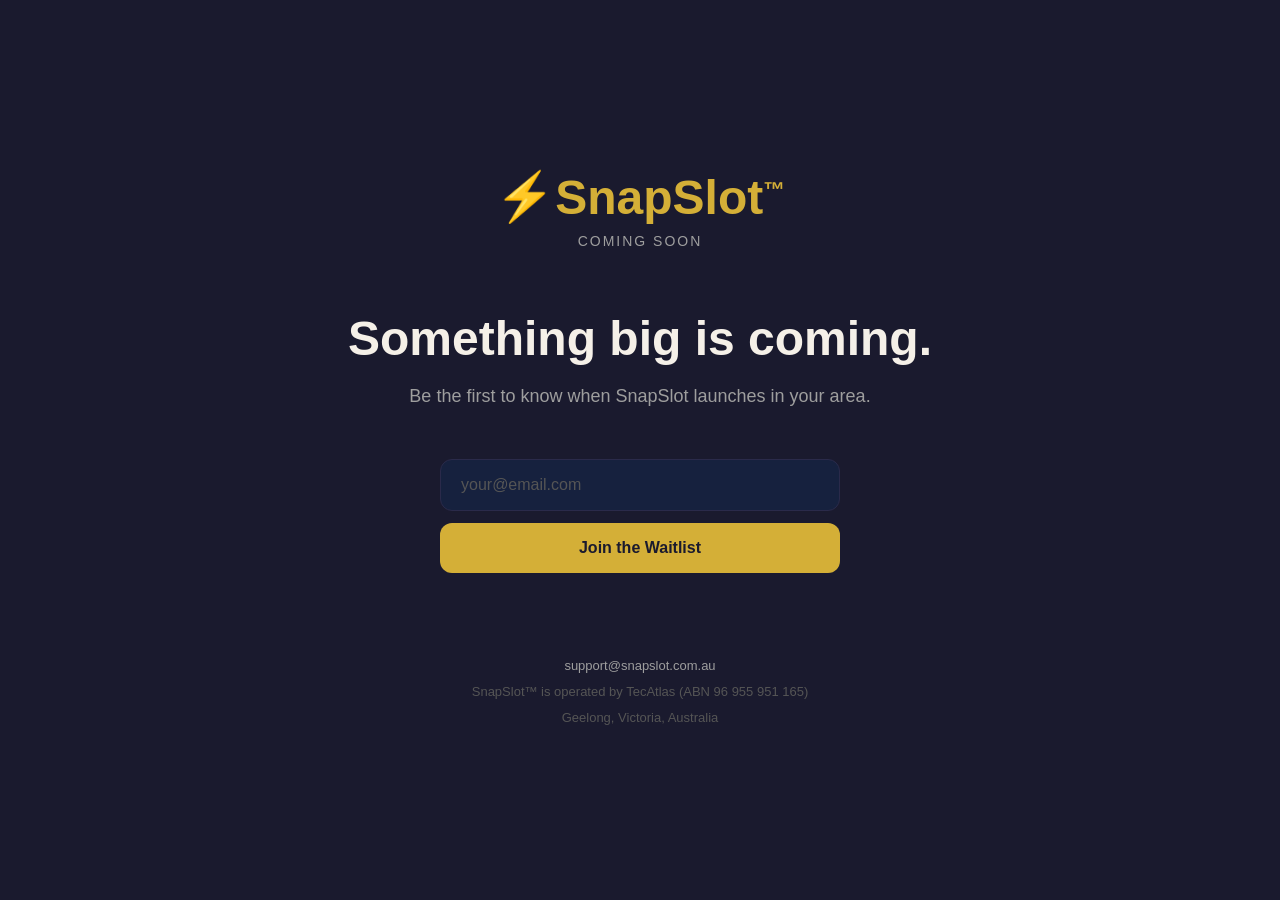
==== index.html @ 8017002e "Logo superscript TM, remove gap, text-align center, h1 font-family inherit Co-Authored-By: Claude So" ====
<!DOCTYPE html>
<html lang="en">
<head>
  <meta charset="UTF-8" />
  <meta name="viewport" content="width=device-width, initial-scale=1.0" />
  <title>SnapSlot™</title>
  <style>
    * { margin: 0; padding: 0; box-sizing: border-box; }
    body {
      background-color: #1A1A2E;
      color: #F5F0E8;
      font-family: -apple-system, BlinkMacSystemFont, 'Segoe UI', sans-serif;
      min-height: 100vh;
      display: flex;
      flex-direction: column;
      align-items: center;
      justify-content: center;
      padding: 40px 24px;
      text-align: center;
    }
    .logo {
      display: flex;
      align-items: center;
      justify-content: center;
      font-size: 48px;
      font-weight: 800;
      color: #D4AF37;
      margin-bottom: 8px;
    }
    .tagline {
      font-size: 14px;
      color: #9E9E9E;
      letter-spacing: 2px;
      text-transform: uppercase;
      margin-bottom: 64px;
    }
    h1 {
      font-family: inherit;
      font-size: 48px;
      font-weight: 800;
      color: #F5F0E8;
      text-align: center;
      line-height: 1.1;
      margin-bottom: 16px;
      max-width: 600px;
    }
    .subtitle {
      font-size: 18px;
      color: #9E9E9E;
      text-align: center;
      max-width: 480px;
      line-height: 1.6;
      margin-bottom: 48px;
    }
    .waitlist {
      display: flex;
      flex-direction: column;
      gap: 12px;
      width: 100%;
      max-width: 400px;
      margin-bottom: 80px;
    }
    .waitlist input {
      background: #16213E;
      border: 1px solid #2A2A4A;
      border-radius: 12px;
      padding: 16px 20px;
      font-size: 16px;
      color: #F5F0E8;
      outline: none;
      width: 100%;
    }
    .waitlist input::placeholder { color: #555; }
    .waitlist input:focus { border-color: #D4AF37; }
    .waitlist button {
      background: #D4AF37;
      color: #1A1A2E;
      border: none;
      border-radius: 12px;
      padding: 16px 20px;
      font-size: 16px;
      font-weight: 700;
      cursor: pointer;
      width: 100%;
      transition: opacity 0.2s;
    }
    .waitlist button:hover { opacity: 0.9; }
    .success {
      display: none;
      color: #4CAF7D;
      font-size: 15px;
      text-align: center;
    }
    footer {
      color: #555;
      font-size: 13px;
      text-align: center;
      line-height: 2;
    }
    footer a { color: #9E9E9E; text-decoration: none; }
    footer a:hover { color: #D4AF37; }
  </style>
</head>
<body>
  <div class="logo">
    <span>⚡</span>
    <span>SnapSlot<span style="font-size: 0.45em; vertical-align: super;">™</span></span>
  </div>
  <div class="tagline">Coming Soon</div>
  <h1>Something big is coming.</h1>
  <p class="subtitle">Be the first to know when SnapSlot launches in your area.</p>
  <div class="waitlist">
    <input type="email" id="email" placeholder="your@email.com" />
    <button onclick="joinWaitlist()">Join the Waitlist</button>
    <p class="success" id="success">You're on the list. We'll be in touch. 👍</p>
  </div>
  <footer>
    <a href="mailto:support@snapslot.com.au">support@snapslot.com.au</a><br />
    SnapSlot™ is operated by TecAtlas (ABN 96 955 951 165)<br />
    Geelong, Victoria, Australia
  </footer>
  <script>
    function joinWaitlist() {
      const email = document.getElementById('email').value;
      if (!email || !email.includes('@')) {
        alert('Please enter a valid email address.');
        return;
      }
      document.getElementById('success').style.display = 'block';
      document.getElementById('email').value = '';
    }
  </script>
</body>
</html>
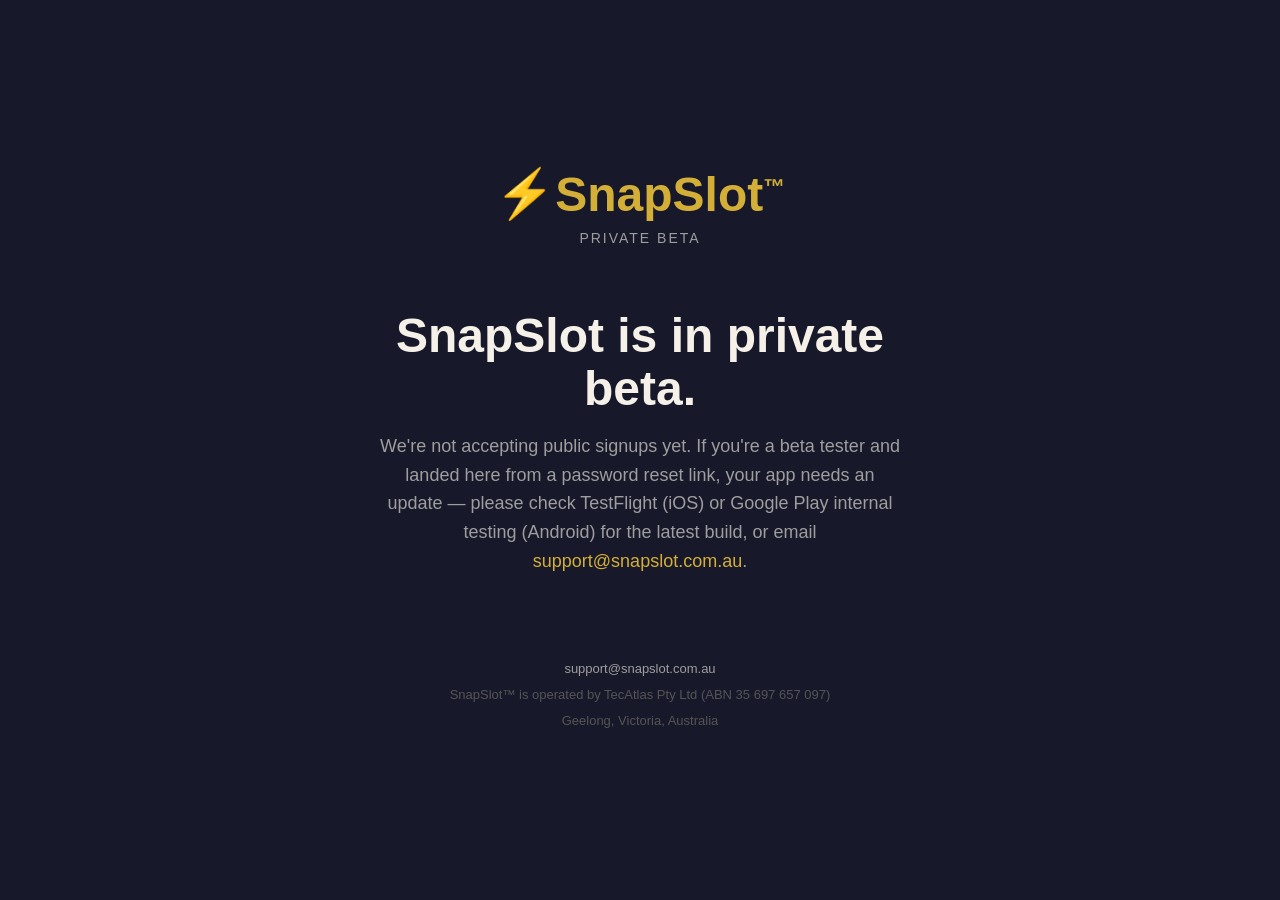
==== commit bbfc6151: "phase W1: rewrite as private beta landing Replaces the pre-pilot "Coming Soon / Join the Waitlist" c" ====
--- a/index.html
+++ b/index.html
@@ -7,7 +7,7 @@
   <style>
     * { margin: 0; padding: 0; box-sizing: border-box; }
     body {
-      background-color: #1A1A2E;
+      background-color: #17182A;
       color: #F5F0E8;
       font-family: -apple-system, BlinkMacSystemFont, 'Segoe UI', sans-serif;
       min-height: 100vh;
@@ -48,49 +48,12 @@
       font-size: 18px;
       color: #9E9E9E;
       text-align: center;
-      max-width: 480px;
+      max-width: 520px;
       line-height: 1.6;
-      margin-bottom: 48px;
-    }
-    .waitlist {
-      display: flex;
-      flex-direction: column;
-      gap: 12px;
-      width: 100%;
-      max-width: 400px;
       margin-bottom: 80px;
     }
-    .waitlist input {
-      background: #16213E;
-      border: 1px solid #2A2A4A;
-      border-radius: 12px;
-      padding: 16px 20px;
-      font-size: 16px;
-      color: #F5F0E8;
-      outline: none;
-      width: 100%;
-    }
-    .waitlist input::placeholder { color: #555; }
-    .waitlist input:focus { border-color: #D4AF37; }
-    .waitlist button {
-      background: #D4AF37;
-      color: #1A1A2E;
-      border: none;
-      border-radius: 12px;
-      padding: 16px 20px;
-      font-size: 16px;
-      font-weight: 700;
-      cursor: pointer;
-      width: 100%;
-      transition: opacity 0.2s;
-    }
-    .waitlist button:hover { opacity: 0.9; }
-    .success {
-      display: none;
-      color: #4CAF7D;
-      font-size: 15px;
-      text-align: center;
-    }
+    .subtitle a { color: #D4AF37; text-decoration: none; }
+    .subtitle a:hover { text-decoration: underline; }
     footer {
       color: #555;
       font-size: 13px;
@@ -106,29 +69,13 @@
     <span>⚡</span>
     <span>SnapSlot<span style="font-size: 0.45em; vertical-align: super;">™</span></span>
   </div>
-  <div class="tagline">Coming Soon</div>
-  <h1>Something big is coming.</h1>
-  <p class="subtitle">Be the first to know when SnapSlot launches in your area.</p>
-  <div class="waitlist">
-    <input type="email" id="email" placeholder="your@email.com" />
-    <button onclick="joinWaitlist()">Join the Waitlist</button>
-    <p class="success" id="success">You're on the list. We'll be in touch. 👍</p>
-  </div>
+  <div class="tagline">Private Beta</div>
+  <h1>SnapSlot is in private beta.</h1>
+  <p class="subtitle">We're not accepting public signups yet. If you're a beta tester and landed here from a password reset link, your app needs an update — please check TestFlight (iOS) or Google Play internal testing (Android) for the latest build, or email <a href="mailto:support@snapslot.com.au">support@snapslot.com.au</a>.</p>
   <footer>
     <a href="mailto:support@snapslot.com.au">support@snapslot.com.au</a><br />
-    SnapSlot™ is operated by TecAtlas (ABN 96 955 951 165)<br />
+    SnapSlot™ is operated by TecAtlas Pty Ltd (ABN 35 697 657 097)<br />
     Geelong, Victoria, Australia
   </footer>
-  <script>
-    function joinWaitlist() {
-      const email = document.getElementById('email').value;
-      if (!email || !email.includes('@')) {
-        alert('Please enter a valid email address.');
-        return;
-      }
-      document.getElementById('success').style.display = 'block';
-      document.getElementById('email').value = '';
-    }
-  </script>
 </body>
 </html>
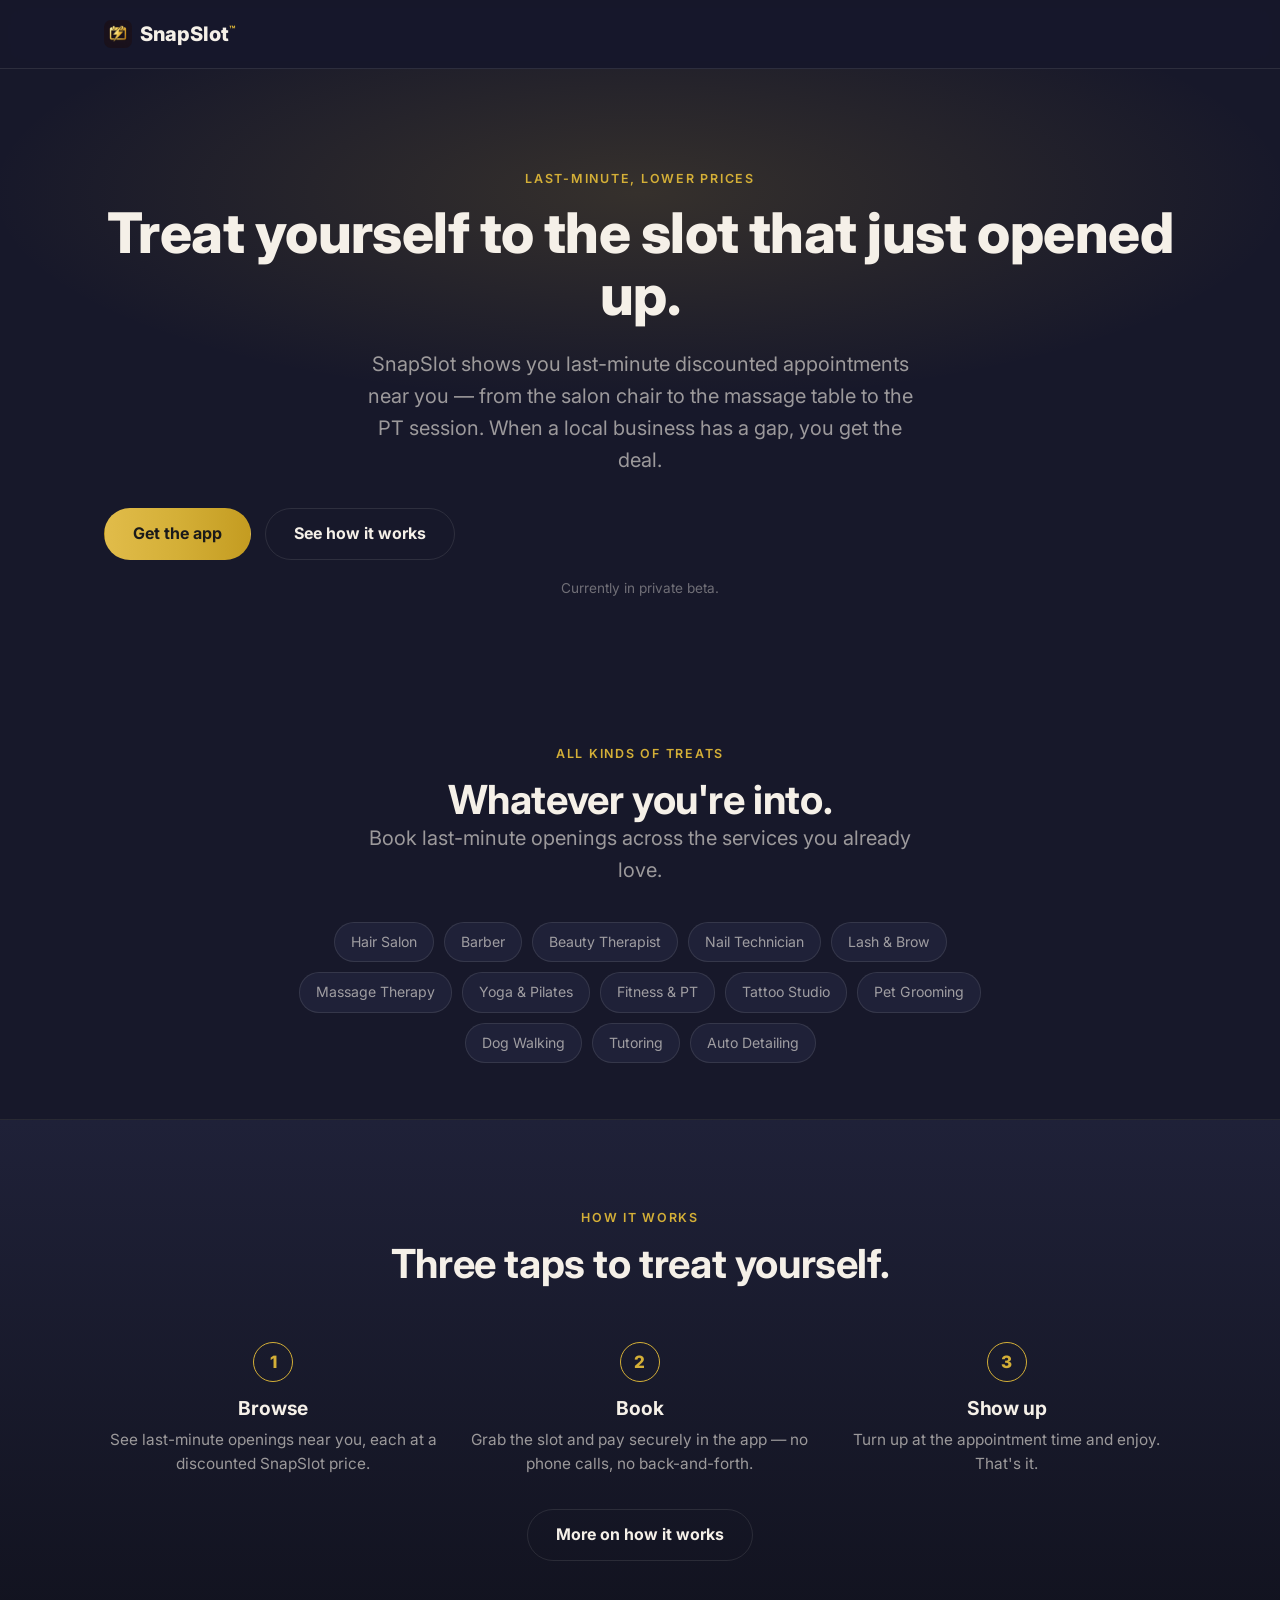
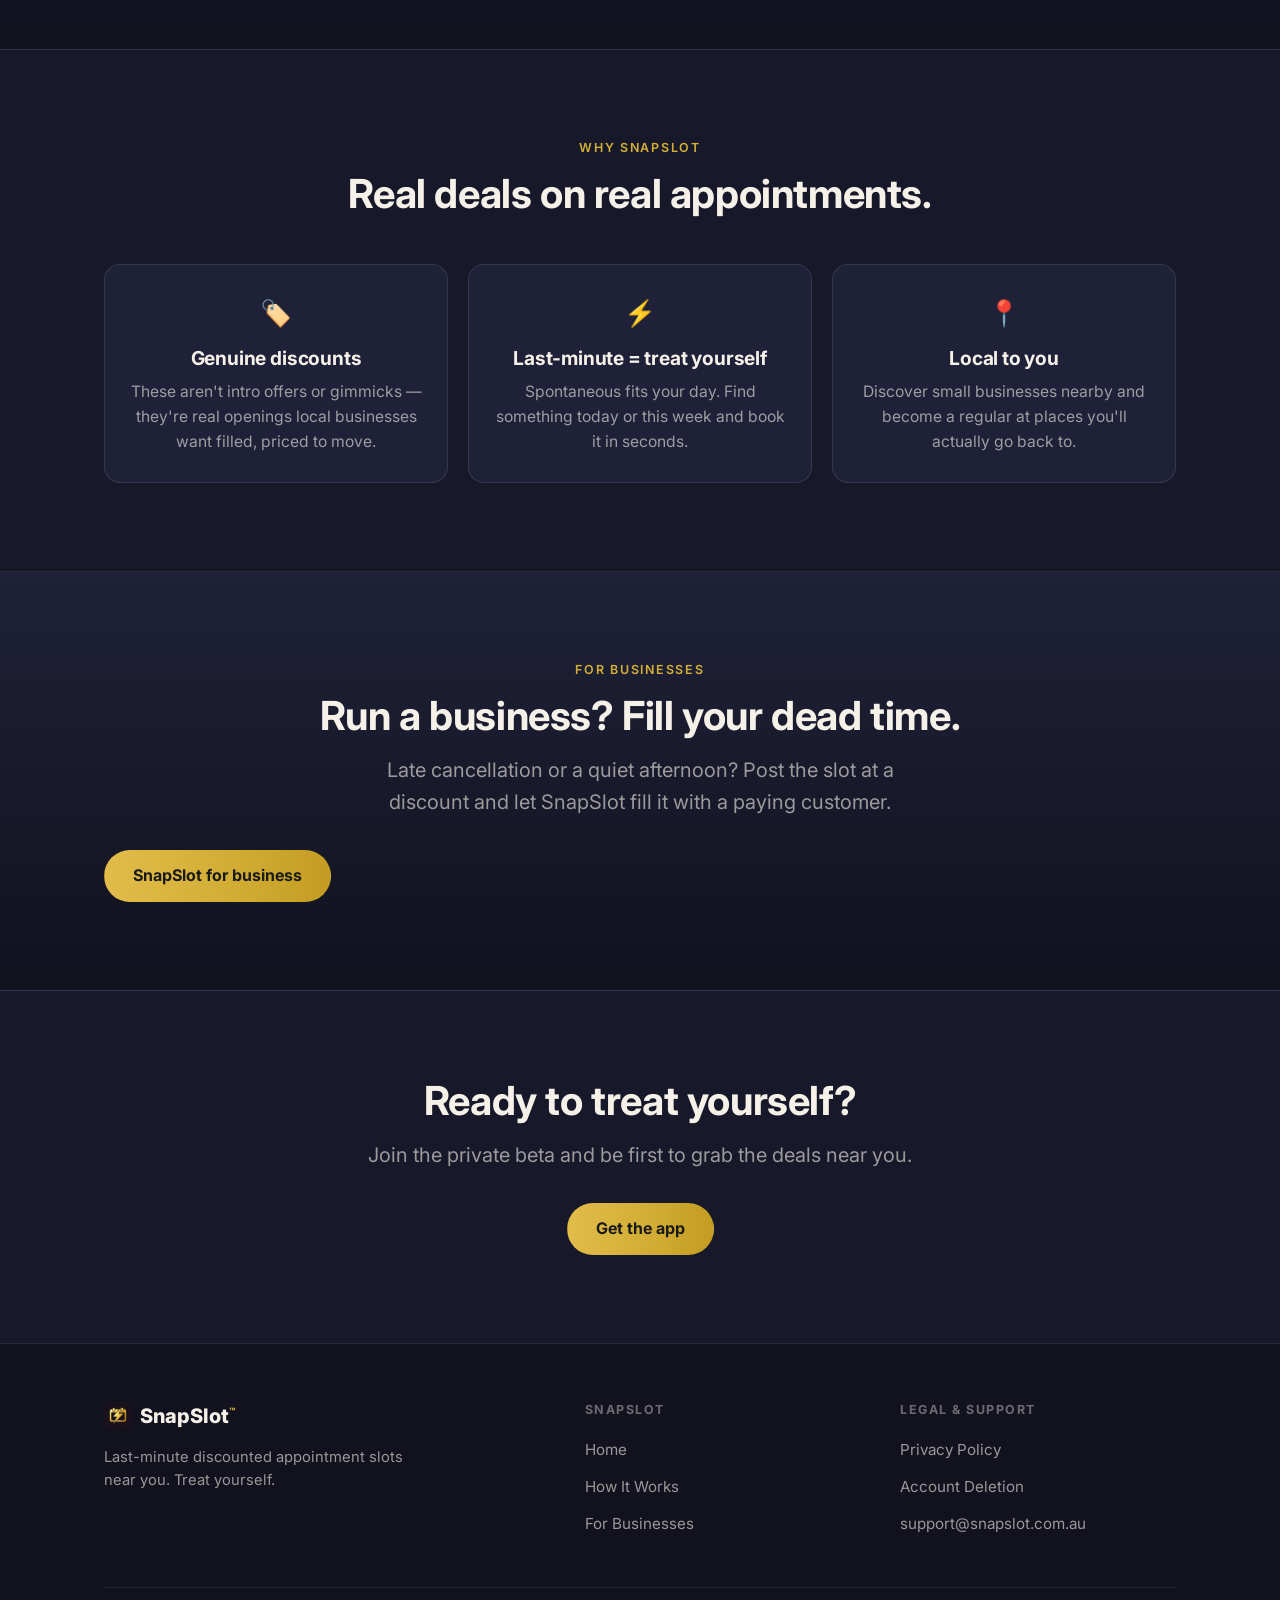
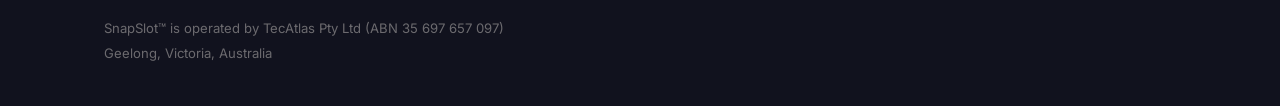
==== commit 3a6a3443: "Build out marketing site (home, how-it-works, for-businesses) + Stripe return bounce page + cleanUrl" ====
--- a/index.html
+++ b/index.html
@@ -1,81 +1,207 @@
 <!DOCTYPE html>
-<html lang="en">
+<html lang="en-AU">
 <head>
   <meta charset="UTF-8" />
   <meta name="viewport" content="width=device-width, initial-scale=1.0" />
-  <title>SnapSlot™</title>
-  <style>
-    * { margin: 0; padding: 0; box-sizing: border-box; }
-    body {
-      background-color: #17182A;
-      color: #F5F0E8;
-      font-family: -apple-system, BlinkMacSystemFont, 'Segoe UI', sans-serif;
-      min-height: 100vh;
-      display: flex;
-      flex-direction: column;
-      align-items: center;
-      justify-content: center;
-      padding: 40px 24px;
-      text-align: center;
-    }
-    .logo {
-      display: flex;
-      align-items: center;
-      justify-content: center;
-      font-size: 48px;
-      font-weight: 800;
-      color: #D4AF37;
-      margin-bottom: 8px;
-    }
-    .tagline {
-      font-size: 14px;
-      color: #9E9E9E;
-      letter-spacing: 2px;
-      text-transform: uppercase;
-      margin-bottom: 64px;
-    }
-    h1 {
-      font-family: inherit;
-      font-size: 48px;
-      font-weight: 800;
-      color: #F5F0E8;
-      text-align: center;
-      line-height: 1.1;
-      margin-bottom: 16px;
-      max-width: 600px;
-    }
-    .subtitle {
-      font-size: 18px;
-      color: #9E9E9E;
-      text-align: center;
-      max-width: 520px;
-      line-height: 1.6;
-      margin-bottom: 80px;
-    }
-    .subtitle a { color: #D4AF37; text-decoration: none; }
-    .subtitle a:hover { text-decoration: underline; }
-    footer {
-      color: #555;
-      font-size: 13px;
-      text-align: center;
-      line-height: 2;
-    }
-    footer a { color: #9E9E9E; text-decoration: none; }
-    footer a:hover { color: #D4AF37; }
-  </style>
+  <title>SnapSlot™ — Last-minute discounted appointment slots near you</title>
+  <meta name="description" content="SnapSlot is the app for last-minute, discounted appointment slots near you. Treat yourself to a chair, table or session that just opened up — at a lower price." />
+  <link rel="canonical" href="https://snapslot.com.au/" />
+
+  <!-- Open Graph / Twitter -->
+  <meta property="og:type" content="website" />
+  <meta property="og:site_name" content="SnapSlot" />
+  <meta property="og:title" content="SnapSlot™ — Last-minute discounted appointment slots" />
+  <meta property="og:description" content="Treat yourself to last-minute, discounted appointment slots near you." />
+  <meta property="og:url" content="https://snapslot.com.au/" />
+  <meta property="og:image" content="https://snapslot.com.au/assets/logo-icon.png" />
+  <meta name="twitter:card" content="summary_large_image" />
+  <meta name="twitter:title" content="SnapSlot™ — Last-minute discounted appointment slots" />
+  <meta name="twitter:description" content="Treat yourself to last-minute, discounted appointment slots near you." />
+  <meta name="twitter:image" content="https://snapslot.com.au/assets/logo-icon.png" />
+
+  <link rel="icon" type="image/png" href="/assets/logo-icon.png" />
+  <link rel="apple-touch-icon" href="/assets/logo-icon.png" />
+
+  <link rel="preconnect" href="https://fonts.googleapis.com" />
+  <link rel="preconnect" href="https://fonts.gstatic.com" crossorigin />
+  <link href="https://fonts.googleapis.com/css2?family=Inter:wght@400;500;600;700;800&display=swap" rel="stylesheet" />
+  <link rel="stylesheet" href="/styles.css" />
 </head>
 <body>
-  <div class="logo">
-    <span>⚡</span>
-    <span>SnapSlot<span style="font-size: 0.45em; vertical-align: super;">™</span></span>
-  </div>
-  <div class="tagline">Private Beta</div>
-  <h1>SnapSlot is in private beta.</h1>
-  <p class="subtitle">We're not accepting public signups yet. If you're a beta tester and landed here from a password reset link, your app needs an update — please check TestFlight (iOS) or Google Play internal testing (Android) for the latest build, or email <a href="mailto:support@snapslot.com.au">support@snapslot.com.au</a>.</p>
-  <footer>
-    <a href="mailto:support@snapslot.com.au">support@snapslot.com.au</a><br />
-    SnapSlot™ is operated by TecAtlas Pty Ltd (ABN 35 697 657 097)<br />
-    Geelong, Victoria, Australia
+
+  <!-- ===== Header ===== -->
+  <header class="site-header">
+    <div class="container nav">
+      <a class="brand" href="/">
+        <img src="/assets/logo-icon.png" alt="SnapSlot logo" />
+        <span>SnapSlot<sup>™</sup></span>
+      </a>
+      <details class="nav-menu">
+        <summary class="nav-toggle" aria-label="Open menu">☰</summary>
+        <nav class="nav-links">
+          <a href="/">Home</a>
+          <a href="/how-it-works">How It Works</a>
+          <a href="/for-businesses">For Businesses</a>
+          <a class="btn btn-gold" href="mailto:support@snapslot.com.au?subject=Join%20the%20SnapSlot%20beta">Get the app</a>
+        </nav>
+      </details>
+    </div>
+  </header>
+
+  <main>
+    <!-- ===== Hero ===== -->
+    <section class="hero">
+      <div class="container">
+        <p class="eyebrow">Last-minute, lower prices</p>
+        <h1>Treat yourself to the slot that just opened up.</h1>
+        <p class="lead">SnapSlot shows you last-minute discounted appointments near you — from the salon chair to the massage table to the PT session. When a local business has a gap, you get the deal.</p>
+        <div class="btn-row">
+          <a class="btn btn-gold" href="mailto:support@snapslot.com.au?subject=Join%20the%20SnapSlot%20beta">Get the app</a>
+          <a class="btn btn-ghost" href="/how-it-works">See how it works</a>
+        </div>
+        <p class="note">Currently in private beta.</p>
+      </div>
+    </section>
+
+    <!-- ===== Categories ===== -->
+    <section class="section-tight center">
+      <div class="container">
+        <p class="eyebrow">All kinds of treats</p>
+        <h2>Whatever you're into.</h2>
+        <p class="lead">Book last-minute openings across the services you already love.</p>
+        <div class="chips" style="margin-top: 36px;">
+          <span class="chip">Hair Salon</span>
+          <span class="chip">Barber</span>
+          <span class="chip">Beauty Therapist</span>
+          <span class="chip">Nail Technician</span>
+          <span class="chip">Lash &amp; Brow</span>
+          <span class="chip">Massage Therapy</span>
+          <span class="chip">Yoga &amp; Pilates</span>
+          <span class="chip">Fitness &amp; PT</span>
+          <span class="chip">Tattoo Studio</span>
+          <span class="chip">Pet Grooming</span>
+          <span class="chip">Dog Walking</span>
+          <span class="chip">Tutoring</span>
+          <span class="chip">Auto Detailing</span>
+        </div>
+      </div>
+    </section>
+
+    <!-- ===== How it works (condensed) ===== -->
+    <section class="section band center">
+      <div class="container">
+        <div class="section-head">
+          <p class="eyebrow">How it works</p>
+          <h2>Three taps to treat yourself.</h2>
+        </div>
+        <div class="steps">
+          <div class="step">
+            <span class="step-num">1</span>
+            <h3>Browse</h3>
+            <p>See last-minute openings near you, each at a discounted SnapSlot price.</p>
+          </div>
+          <div class="step">
+            <span class="step-num">2</span>
+            <h3>Book</h3>
+            <p>Grab the slot and pay securely in the app — no phone calls, no back-and-forth.</p>
+          </div>
+          <div class="step">
+            <span class="step-num">3</span>
+            <h3>Show up</h3>
+            <p>Turn up at the appointment time and enjoy. That's it.</p>
+          </div>
+        </div>
+        <div class="btn-row">
+          <a class="btn btn-ghost" href="/how-it-works">More on how it works</a>
+        </div>
+      </div>
+    </section>
+
+    <!-- ===== Value props ===== -->
+    <section class="section center">
+      <div class="container">
+        <div class="section-head">
+          <p class="eyebrow">Why SnapSlot</p>
+          <h2>Real deals on real appointments.</h2>
+        </div>
+        <div class="grid">
+          <div class="card">
+            <span class="card-icon">🏷️</span>
+            <h3>Genuine discounts</h3>
+            <p>These aren't intro offers or gimmicks — they're real openings local businesses want filled, priced to move.</p>
+          </div>
+          <div class="card">
+            <span class="card-icon">⚡</span>
+            <h3>Last-minute = treat yourself</h3>
+            <p>Spontaneous fits your day. Find something today or this week and book it in seconds.</p>
+          </div>
+          <div class="card">
+            <span class="card-icon">📍</span>
+            <h3>Local to you</h3>
+            <p>Discover small businesses nearby and become a regular at places you'll actually go back to.</p>
+          </div>
+        </div>
+      </div>
+    </section>
+
+    <!-- ===== For Businesses teaser ===== -->
+    <section class="section band band-cta">
+      <div class="container">
+        <p class="eyebrow">For Businesses</p>
+        <h2>Run a business? Fill your dead time.</h2>
+        <p class="lead" style="margin: 16px auto 0;">Late cancellation or a quiet afternoon? Post the slot at a discount and let SnapSlot fill it with a paying customer.</p>
+        <div class="btn-row">
+          <a class="btn btn-gold" href="/for-businesses">SnapSlot for business</a>
+        </div>
+      </div>
+    </section>
+
+    <!-- ===== Final CTA ===== -->
+    <section class="section center">
+      <div class="container">
+        <h2>Ready to treat yourself?</h2>
+        <p class="lead" style="margin: 16px auto 0;">Join the private beta and be first to grab the deals near you.</p>
+        <div class="btn-row">
+          <a class="btn btn-gold" href="mailto:support@snapslot.com.au?subject=Join%20the%20SnapSlot%20beta">Get the app</a>
+        </div>
+      </div>
+    </section>
+  </main>
+
+  <!-- ===== Footer ===== -->
+  <footer class="site-footer">
+    <div class="container">
+      <div class="footer-grid">
+        <div class="footer-brand">
+          <a class="brand" href="/">
+            <img src="/assets/logo-icon.png" alt="SnapSlot logo" />
+            <span>SnapSlot<sup>™</sup></span>
+          </a>
+          <p>Last-minute discounted appointment slots near you. Treat yourself.</p>
+        </div>
+        <div class="footer-col">
+          <h4>SnapSlot</h4>
+          <ul>
+            <li><a href="/">Home</a></li>
+            <li><a href="/how-it-works">How It Works</a></li>
+            <li><a href="/for-businesses">For Businesses</a></li>
+          </ul>
+        </div>
+        <div class="footer-col">
+          <h4>Legal &amp; Support</h4>
+          <ul>
+            <li><a href="https://tecatlas-au.github.io/snapslot-legal/privacy-policy.html" target="_blank" rel="noopener">Privacy Policy</a></li>
+            <li><a href="https://tecatlas-au.github.io/snapslot-legal/account-deletion.html" target="_blank" rel="noopener">Account Deletion</a></li>
+            <li><a href="mailto:support@snapslot.com.au">support@snapslot.com.au</a></li>
+          </ul>
+        </div>
+      </div>
+      <div class="footer-legal">
+        SnapSlot™ is operated by TecAtlas Pty Ltd (ABN 35 697 657 097)<br />
+        Geelong, Victoria, Australia
+      </div>
+    </div>
   </footer>
+
 </body>
 </html>
--- a/styles.css
+++ b/styles.css
@@ -0,0 +1,349 @@
+/* ==========================================================================
+   SnapSlot marketing site — shared styles
+   Brand: gold #D4AF37 · navy #17182A · cream #F5F0E8 · Inter headings
+   Matches the app's dark navy / gold-gradient look. No build step.
+   ========================================================================== */
+
+:root {
+  /* Core brand */
+  --gold: #D4AF37;
+  --navy: #17182A;
+  --cream: #F5F0E8;
+
+  /* App-matched derived tones */
+  --navy-card: #1F2138;          /* lighter panel, ~app bgCard */
+  --navy-deep: #11121E;          /* app's deepest navy */
+  --gold-light: #E1BC4A;         /* app gold-gradient top */
+  --gold-dark: #C49C21;          /* app gold-gradient bottom */
+  --muted: #9E9E9E;              /* secondary text */
+  --cream-muted: rgba(245, 240, 232, 0.6);
+  --cream-faint: rgba(245, 240, 232, 0.4);
+  --border: rgba(245, 240, 232, 0.10);
+
+  /* Layout */
+  --container: 1120px;
+  --radius: 16px;
+  --radius-pill: 26px;
+}
+
+* { margin: 0; padding: 0; box-sizing: border-box; }
+
+html { scroll-behavior: smooth; }
+
+body {
+  background-color: var(--navy);
+  color: var(--cream);
+  font-family: 'Inter', -apple-system, BlinkMacSystemFont, 'Segoe UI', sans-serif;
+  font-size: 17px;
+  line-height: 1.6;
+  -webkit-font-smoothing: antialiased;
+  text-rendering: optimizeLegibility;
+}
+
+h1, h2, h3 {
+  font-family: 'Inter', -apple-system, BlinkMacSystemFont, 'Segoe UI', sans-serif;
+  font-weight: 800;
+  line-height: 1.1;
+  letter-spacing: -0.01em;
+  color: var(--cream);
+}
+
+h1 { font-size: clamp(2.25rem, 6vw, 3.5rem); }
+h2 { font-size: clamp(1.75rem, 4vw, 2.5rem); font-weight: 700; }
+h3 { font-size: 1.2rem; font-weight: 700; }
+
+p { color: var(--cream-muted); }
+
+a { color: var(--gold); text-decoration: none; }
+a:hover { text-decoration: underline; }
+
+img { max-width: 100%; display: block; }
+
+/* ----- Layout helpers ----------------------------------------------------- */
+.container {
+  width: 100%;
+  max-width: var(--container);
+  margin: 0 auto;
+  padding: 0 24px;
+}
+
+.section { padding: 88px 0; }
+.section-tight { padding: 56px 0; }
+
+.eyebrow {
+  font-size: 0.78rem;
+  font-weight: 600;
+  letter-spacing: 0.14em;
+  text-transform: uppercase;
+  color: var(--gold);
+  margin-bottom: 14px;
+}
+
+.lead {
+  font-size: clamp(1.05rem, 2vw, 1.25rem);
+  color: var(--cream-muted);
+  max-width: 560px;
+}
+
+.center { text-align: center; }
+.center .lead { margin-left: auto; margin-right: auto; }
+
+/* ----- Buttons ------------------------------------------------------------ */
+.btn {
+  display: inline-flex;
+  align-items: center;
+  justify-content: center;
+  gap: 8px;
+  height: 52px;
+  padding: 0 28px;
+  border-radius: var(--radius-pill);
+  font-weight: 700;
+  font-size: 1rem;
+  cursor: pointer;
+  border: 1px solid transparent;
+  transition: transform 0.12s ease, opacity 0.12s ease;
+  text-decoration: none;
+}
+.btn:hover { text-decoration: none; transform: translateY(-1px); }
+.btn:active { transform: translateY(0); }
+
+.btn-gold {
+  background: linear-gradient(90deg, var(--gold-light) 0%, var(--gold) 50%, var(--gold-dark) 100%);
+  color: #1A1A1A;
+}
+.btn-ghost {
+  background: transparent;
+  color: var(--cream);
+  border-color: var(--border);
+}
+.btn-ghost:hover { border-color: var(--gold); color: var(--gold); }
+
+.btn-row { display: flex; flex-wrap: wrap; gap: 14px; margin-top: 32px; }
+.center .btn-row { justify-content: center; }
+
+/* ----- Header / nav ------------------------------------------------------- */
+.site-header {
+  position: sticky;
+  top: 0;
+  z-index: 50;
+  background: rgba(23, 24, 42, 0.85);
+  backdrop-filter: saturate(180%) blur(12px);
+  border-bottom: 1px solid var(--border);
+}
+.nav {
+  display: flex;
+  align-items: center;
+  justify-content: space-between;
+  height: 68px;
+}
+.brand {
+  display: flex;
+  align-items: center;
+  gap: 8px;
+  font-weight: 800;
+  font-size: 1.25rem;
+  color: var(--cream);
+}
+.brand:hover { text-decoration: none; }
+.brand img { width: 28px; height: 28px; border-radius: 7px; }
+.brand sup { color: var(--gold); font-size: 0.5em; }
+
+.nav-links { display: flex; align-items: center; gap: 28px; }
+.nav-links a {
+  color: var(--cream-muted);
+  font-size: 0.95rem;
+  font-weight: 500;
+}
+.nav-links a:hover { color: var(--gold); text-decoration: none; }
+.nav-links .btn { height: 42px; padding: 0 20px; font-size: 0.92rem; }
+
+/* Zero-JS mobile menu via <details> */
+.nav-menu { display: contents; }
+.nav-toggle { display: none; }
+
+/* ----- Hero --------------------------------------------------------------- */
+.hero {
+  position: relative;
+  overflow: hidden;
+  padding: 100px 0 88px;
+  text-align: center;
+}
+.hero::before {
+  content: '';
+  position: absolute;
+  top: -20%;
+  left: 50%;
+  transform: translateX(-50%);
+  width: 120%;
+  height: 80%;
+  background: radial-gradient(ellipse at center, rgba(212, 175, 55, 0.16) 0%, rgba(212, 175, 55, 0) 60%);
+  pointer-events: none;
+  z-index: 0;
+}
+.hero > .container { position: relative; z-index: 1; }
+.hero .lead { margin: 22px auto 0; }
+
+/* ----- Generic sections / bands ------------------------------------------ */
+.band {
+  background: linear-gradient(180deg, var(--navy-card) 0%, var(--navy-deep) 100%);
+  border-top: 1px solid var(--border);
+  border-bottom: 1px solid var(--border);
+}
+.band-cta { text-align: center; }
+
+.section-head { max-width: 640px; margin-bottom: 48px; }
+.center .section-head { margin-left: auto; margin-right: auto; }
+
+/* ----- Cards / grids ------------------------------------------------------ */
+.grid {
+  display: grid;
+  gap: 20px;
+  grid-template-columns: repeat(3, 1fr);
+}
+.grid-2 { grid-template-columns: repeat(2, 1fr); }
+
+.card {
+  background: var(--navy-card);
+  border: 1px solid var(--border);
+  border-radius: var(--radius);
+  padding: 28px 24px;
+}
+.card h3 { margin-bottom: 10px; }
+.card p { font-size: 0.98rem; }
+.card .card-icon {
+  font-size: 1.6rem;
+  margin-bottom: 14px;
+  display: block;
+}
+
+/* ----- Steps -------------------------------------------------------------- */
+.steps {
+  display: grid;
+  gap: 28px;
+  grid-template-columns: repeat(3, 1fr);
+  counter-reset: step;
+}
+.steps.steps-4 { grid-template-columns: repeat(4, 1fr); }
+.step { position: relative; padding-top: 8px; }
+.step .step-num {
+  display: inline-flex;
+  align-items: center;
+  justify-content: center;
+  width: 40px;
+  height: 40px;
+  border-radius: 50%;
+  border: 1.5px solid var(--gold);
+  color: var(--gold);
+  font-weight: 800;
+  margin-bottom: 16px;
+}
+.step h3 { margin-bottom: 8px; }
+.step p { font-size: 0.96rem; }
+
+/* ----- Category chips ----------------------------------------------------- */
+.chips {
+  display: flex;
+  flex-wrap: wrap;
+  gap: 10px;
+  justify-content: center;
+  max-width: 760px;
+  margin: 0 auto;
+}
+.chip {
+  background: var(--navy-card);
+  border: 1px solid var(--border);
+  border-radius: 20px;
+  padding: 8px 16px;
+  font-size: 0.88rem;
+  color: var(--cream-muted);
+}
+
+/* ----- Note / fine print -------------------------------------------------- */
+.note {
+  font-size: 0.85rem;
+  color: var(--cream-faint);
+  margin-top: 18px;
+}
+
+/* ----- Footer ------------------------------------------------------------- */
+.site-footer {
+  background: var(--navy-deep);
+  border-top: 1px solid var(--border);
+  padding: 56px 0 40px;
+}
+.footer-grid {
+  display: grid;
+  grid-template-columns: 1.6fr 1fr 1fr;
+  gap: 40px;
+  margin-bottom: 40px;
+}
+.footer-brand .brand { margin-bottom: 14px; }
+.footer-brand p { font-size: 0.92rem; max-width: 320px; }
+.footer-col h4 {
+  font-size: 0.78rem;
+  letter-spacing: 0.12em;
+  text-transform: uppercase;
+  color: var(--cream-faint);
+  margin-bottom: 16px;
+}
+.footer-col ul { list-style: none; }
+.footer-col li { margin-bottom: 10px; }
+.footer-col a { color: var(--cream-muted); font-size: 0.95rem; }
+.footer-col a:hover { color: var(--gold); text-decoration: none; }
+.footer-legal {
+  border-top: 1px solid var(--border);
+  padding-top: 28px;
+  font-size: 0.82rem;
+  color: var(--cream-faint);
+  line-height: 1.9;
+}
+
+/* ----- Responsive --------------------------------------------------------- */
+@media (max-width: 768px) {
+  .section { padding: 64px 0; }
+
+  .grid, .grid-2, .steps, .steps-4 { grid-template-columns: 1fr; }
+
+  /* Collapse nav into a zero-JS disclosure */
+  .nav-menu {
+    display: block;
+    position: relative;
+  }
+  .nav-toggle {
+    display: flex;
+    align-items: center;
+    justify-content: center;
+    width: 42px;
+    height: 42px;
+    cursor: pointer;
+    list-style: none;
+    color: var(--cream);
+    font-size: 1.4rem;
+    border: 1px solid var(--border);
+    border-radius: 10px;
+  }
+  .nav-toggle::-webkit-details-marker { display: none; }
+  .nav-links {
+    position: absolute;
+    top: 54px;
+    right: 0;
+    flex-direction: column;
+    align-items: stretch;
+    gap: 4px;
+    background: var(--navy-card);
+    border: 1px solid var(--border);
+    border-radius: 12px;
+    padding: 12px;
+    min-width: 220px;
+    box-shadow: 0 12px 40px rgba(0, 0, 0, 0.4);
+  }
+  .nav-links a { padding: 10px 12px; }
+  .nav-links .btn { width: 100%; margin-top: 6px; }
+
+  .footer-grid { grid-template-columns: 1fr; gap: 32px; }
+}
+
+@media (prefers-reduced-motion: reduce) {
+  html { scroll-behavior: auto; }
+  .btn:hover { transform: none; }
+}
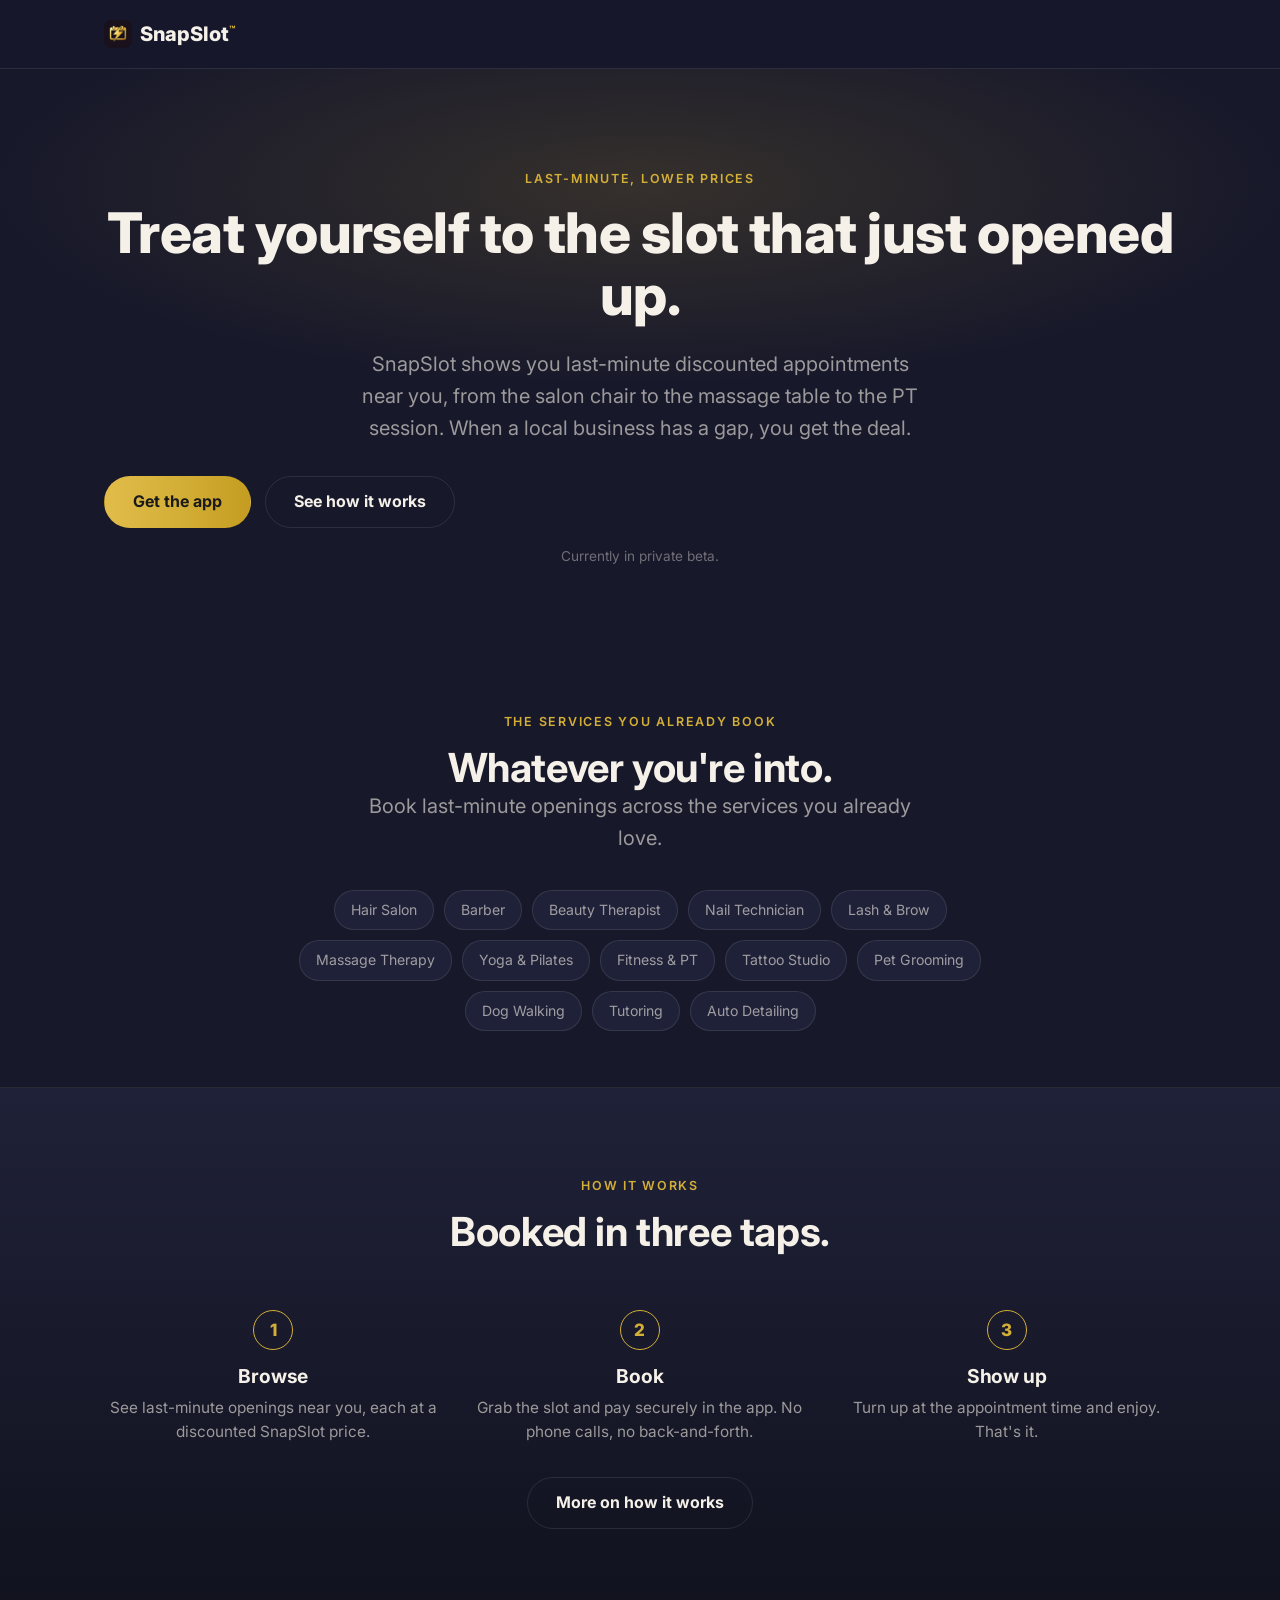
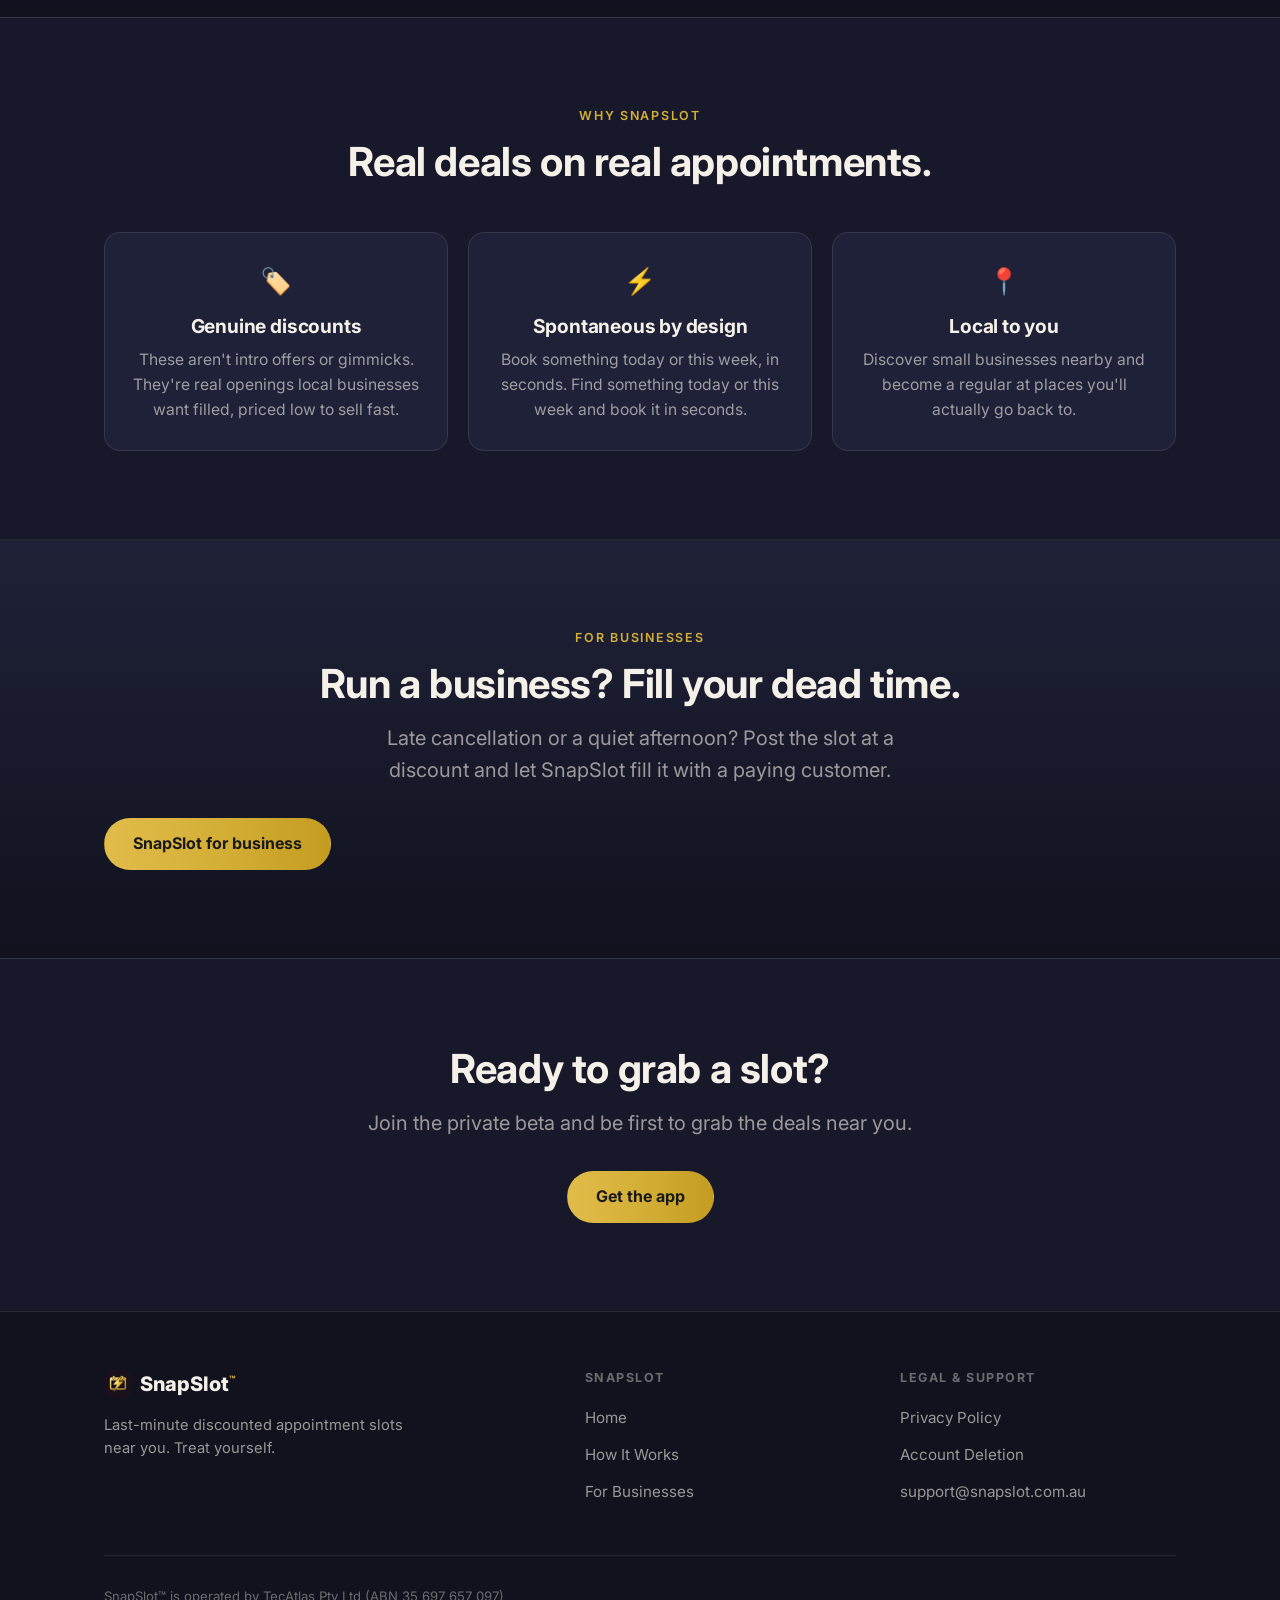
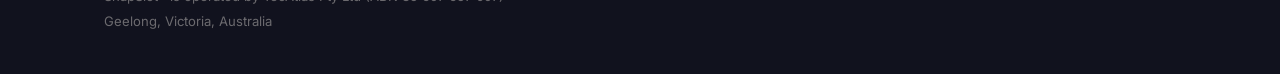
==== commit bdccc2d6: "Website copy: cut 'treat' repetition, vary em-dashes, plainer phrasing Co-Authored-By: Claude Opus 4" ====
--- a/index.html
+++ b/index.html
@@ -54,7 +54,7 @@
       <div class="container">
         <p class="eyebrow">Last-minute, lower prices</p>
         <h1>Treat yourself to the slot that just opened up.</h1>
-        <p class="lead">SnapSlot shows you last-minute discounted appointments near you — from the salon chair to the massage table to the PT session. When a local business has a gap, you get the deal.</p>
+        <p class="lead">SnapSlot shows you last-minute discounted appointments near you, from the salon chair to the massage table to the PT session. When a local business has a gap, you get the deal.</p>
         <div class="btn-row">
           <a class="btn btn-gold" href="mailto:support@snapslot.com.au?subject=Join%20the%20SnapSlot%20beta">Get the app</a>
           <a class="btn btn-ghost" href="/how-it-works">See how it works</a>
@@ -66,7 +66,7 @@
     <!-- ===== Categories ===== -->
     <section class="section-tight center">
       <div class="container">
-        <p class="eyebrow">All kinds of treats</p>
+        <p class="eyebrow">The services you already book</p>
         <h2>Whatever you're into.</h2>
         <p class="lead">Book last-minute openings across the services you already love.</p>
         <div class="chips" style="margin-top: 36px;">
@@ -92,7 +92,7 @@
       <div class="container">
         <div class="section-head">
           <p class="eyebrow">How it works</p>
-          <h2>Three taps to treat yourself.</h2>
+          <h2>Booked in three taps.</h2>
         </div>
         <div class="steps">
           <div class="step">
@@ -103,7 +103,7 @@
           <div class="step">
             <span class="step-num">2</span>
             <h3>Book</h3>
-            <p>Grab the slot and pay securely in the app — no phone calls, no back-and-forth.</p>
+            <p>Grab the slot and pay securely in the app. No phone calls, no back-and-forth.</p>
           </div>
           <div class="step">
             <span class="step-num">3</span>
@@ -128,12 +128,12 @@
           <div class="card">
             <span class="card-icon">🏷️</span>
             <h3>Genuine discounts</h3>
-            <p>These aren't intro offers or gimmicks — they're real openings local businesses want filled, priced to move.</p>
+            <p>These aren't intro offers or gimmicks. They're real openings local businesses want filled, priced low to sell fast.</p>
           </div>
           <div class="card">
             <span class="card-icon">⚡</span>
-            <h3>Last-minute = treat yourself</h3>
-            <p>Spontaneous fits your day. Find something today or this week and book it in seconds.</p>
+            <h3>Spontaneous by design</h3>
+            <p>Book something today or this week, in seconds. Find something today or this week and book it in seconds.</p>
           </div>
           <div class="card">
             <span class="card-icon">📍</span>
@@ -159,7 +159,7 @@
     <!-- ===== Final CTA ===== -->
     <section class="section center">
       <div class="container">
-        <h2>Ready to treat yourself?</h2>
+        <h2>Ready to grab a slot?</h2>
         <p class="lead" style="margin: 16px auto 0;">Join the private beta and be first to grab the deals near you.</p>
         <div class="btn-row">
           <a class="btn btn-gold" href="mailto:support@snapslot.com.au?subject=Join%20the%20SnapSlot%20beta">Get the app</a>
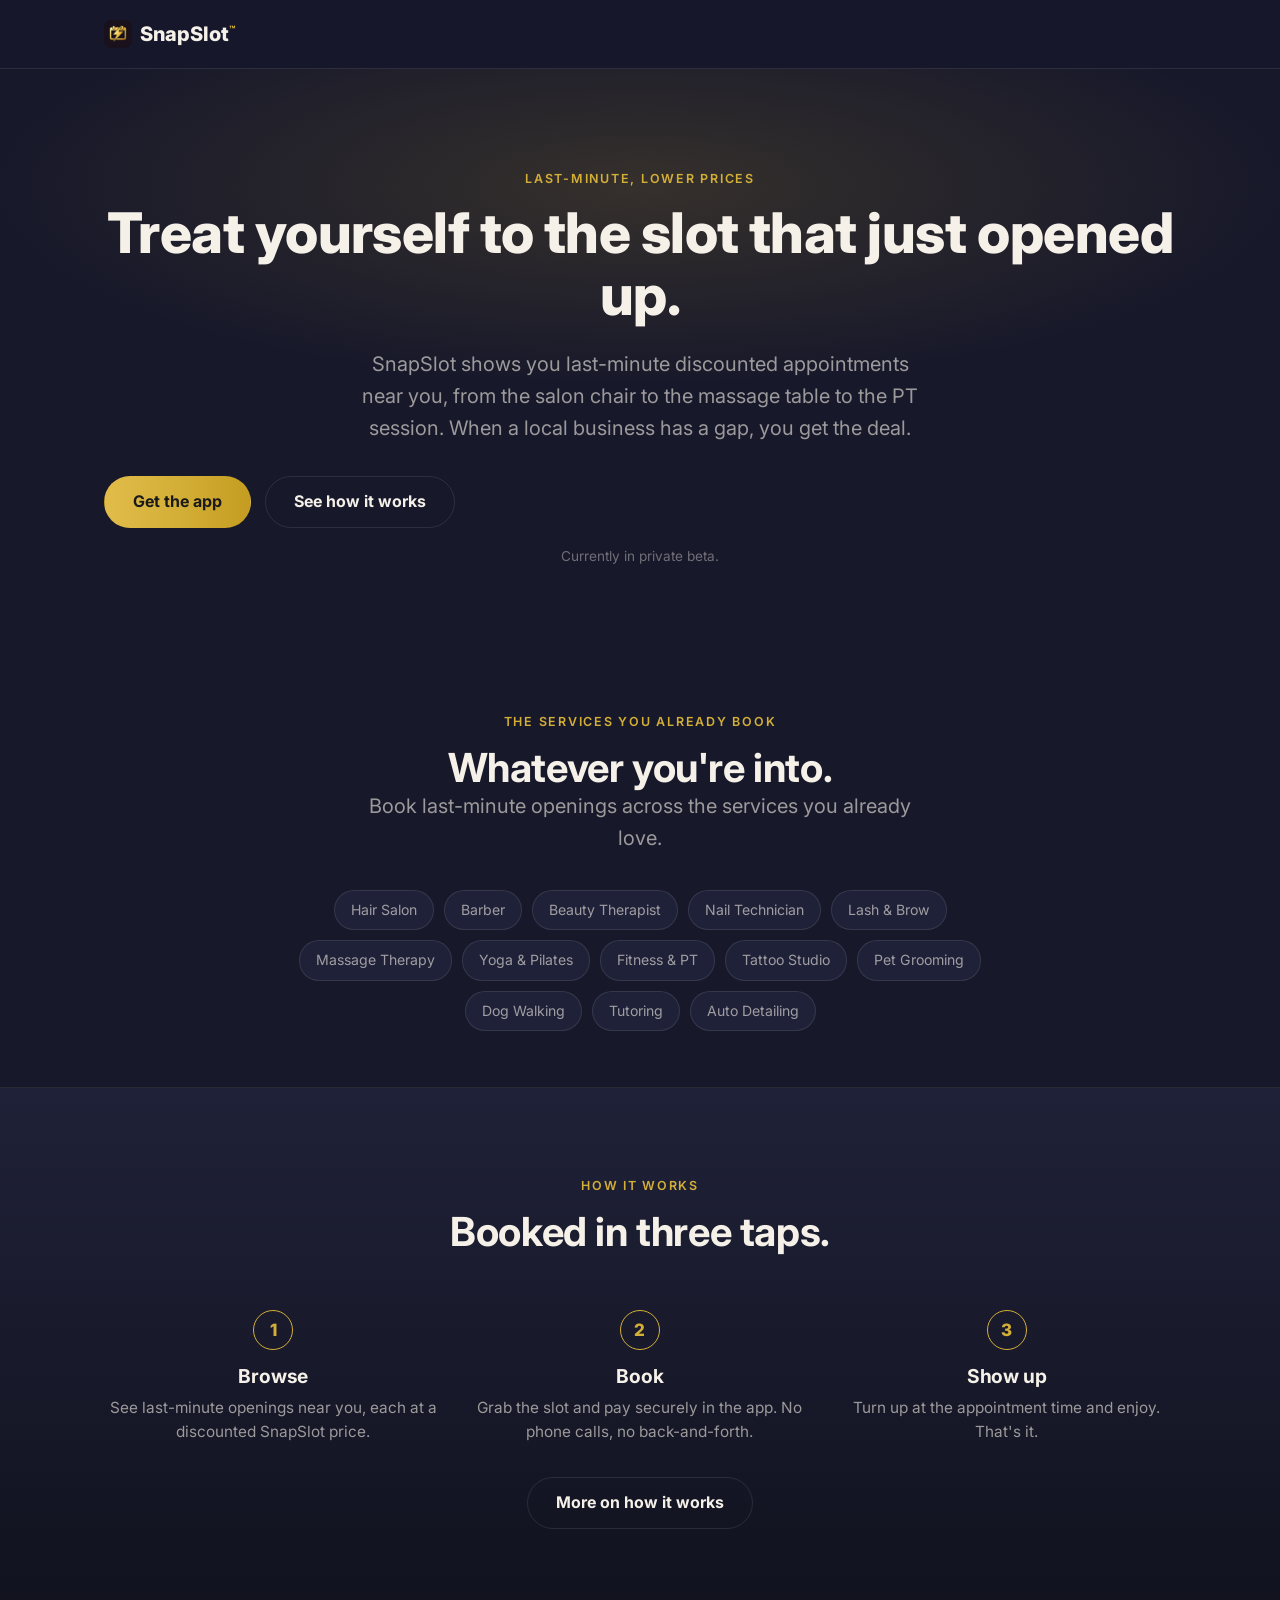
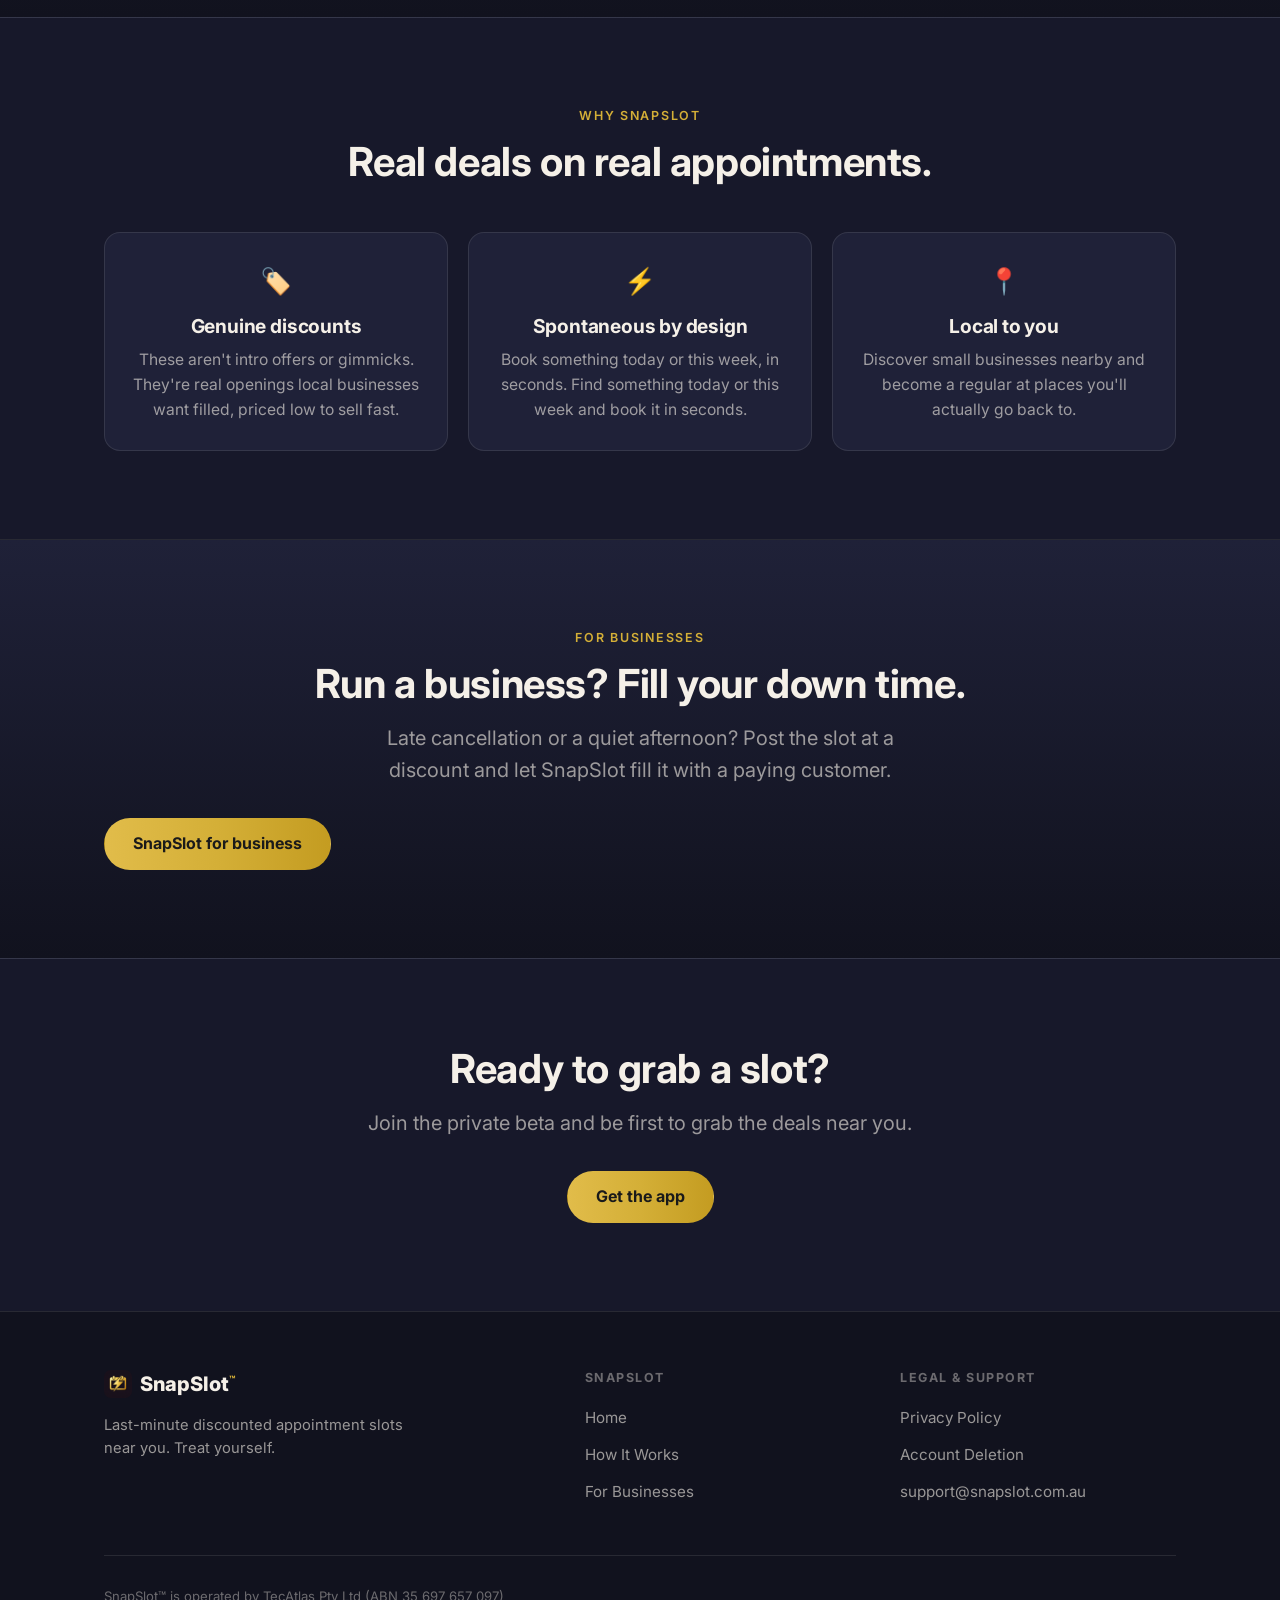
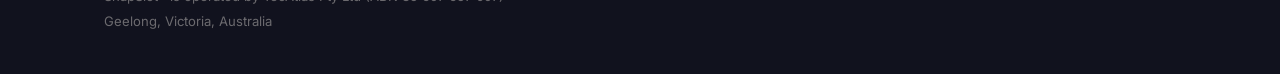
==== commit 744335d2: "Website copy: dead time -> down time Co-Authored-By: Claude Opus 4.8 (1M context) <noreply@anthropic" ====
--- a/index.html
+++ b/index.html
@@ -148,7 +148,7 @@
     <section class="section band band-cta">
       <div class="container">
         <p class="eyebrow">For Businesses</p>
-        <h2>Run a business? Fill your dead time.</h2>
+        <h2>Run a business? Fill your down time.</h2>
         <p class="lead" style="margin: 16px auto 0;">Late cancellation or a quiet afternoon? Post the slot at a discount and let SnapSlot fill it with a paying customer.</p>
         <div class="btn-row">
           <a class="btn btn-gold" href="/for-businesses">SnapSlot for business</a>
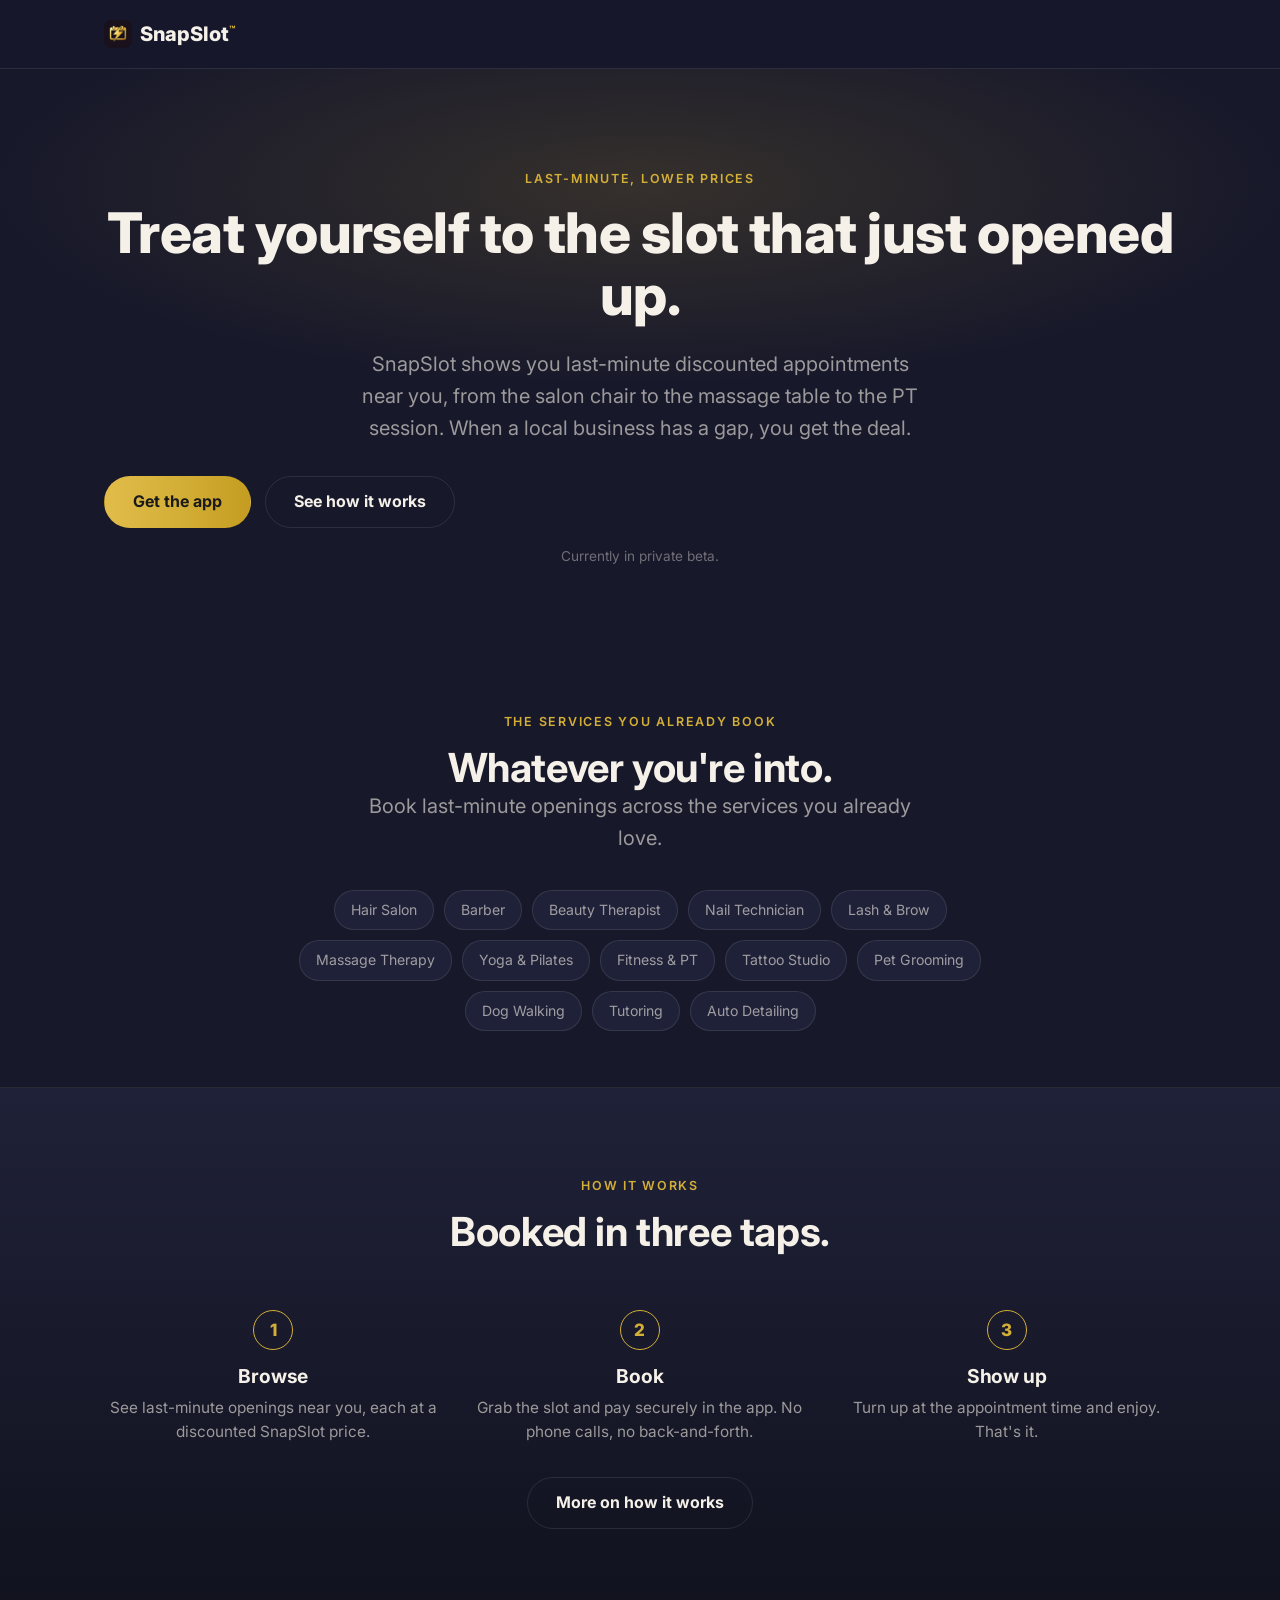
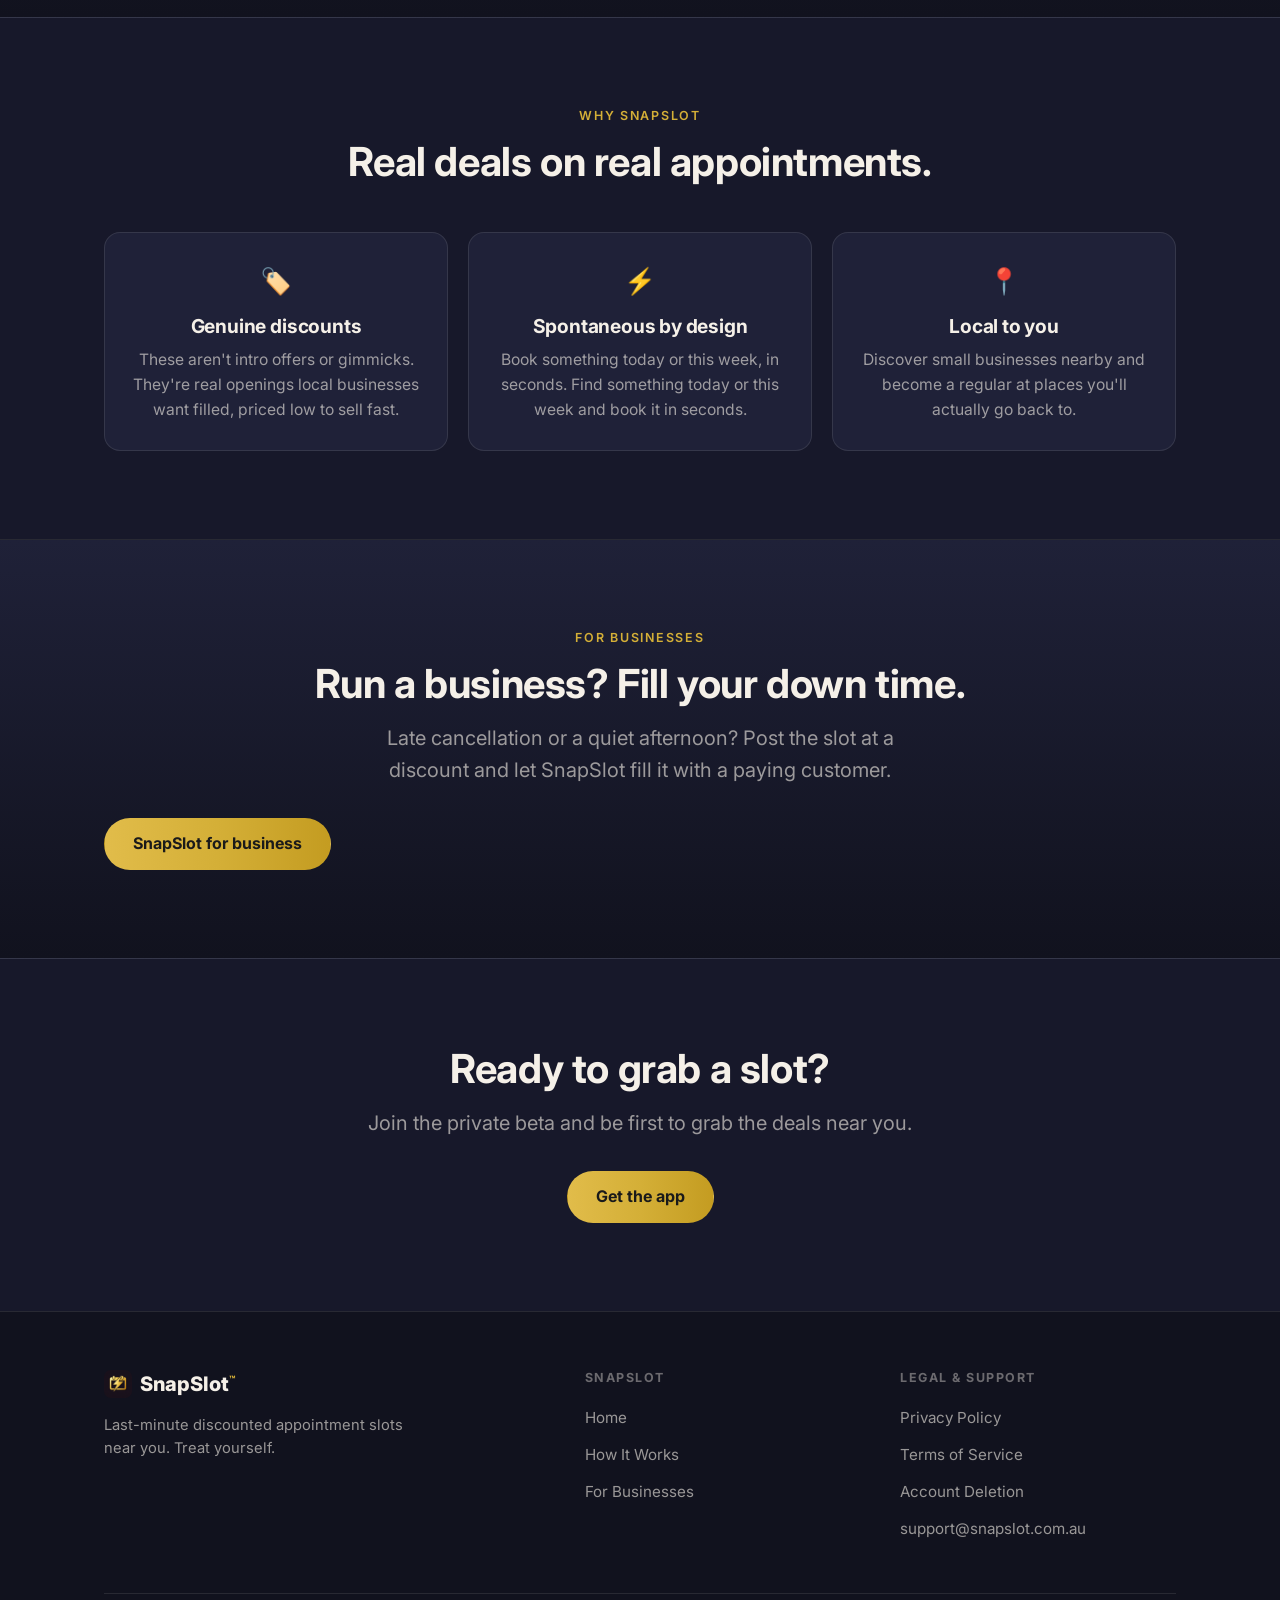
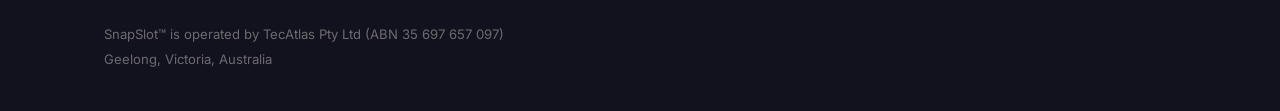
==== commit b8f67afb: "Footer: add Terms of Service link beside Privacy Policy and Account Deletion (all 3 pages) Co-Author" ====
--- a/index.html
+++ b/index.html
@@ -191,6 +191,7 @@
           <h4>Legal &amp; Support</h4>
           <ul>
             <li><a href="https://tecatlas-au.github.io/snapslot-legal/privacy-policy.html" target="_blank" rel="noopener">Privacy Policy</a></li>
+            <li><a href="https://tecatlas-au.github.io/snapslot-legal/terms-of-service.html" target="_blank" rel="noopener">Terms of Service</a></li>
             <li><a href="https://tecatlas-au.github.io/snapslot-legal/account-deletion.html" target="_blank" rel="noopener">Account Deletion</a></li>
             <li><a href="mailto:support@snapslot.com.au">support@snapslot.com.au</a></li>
           </ul>
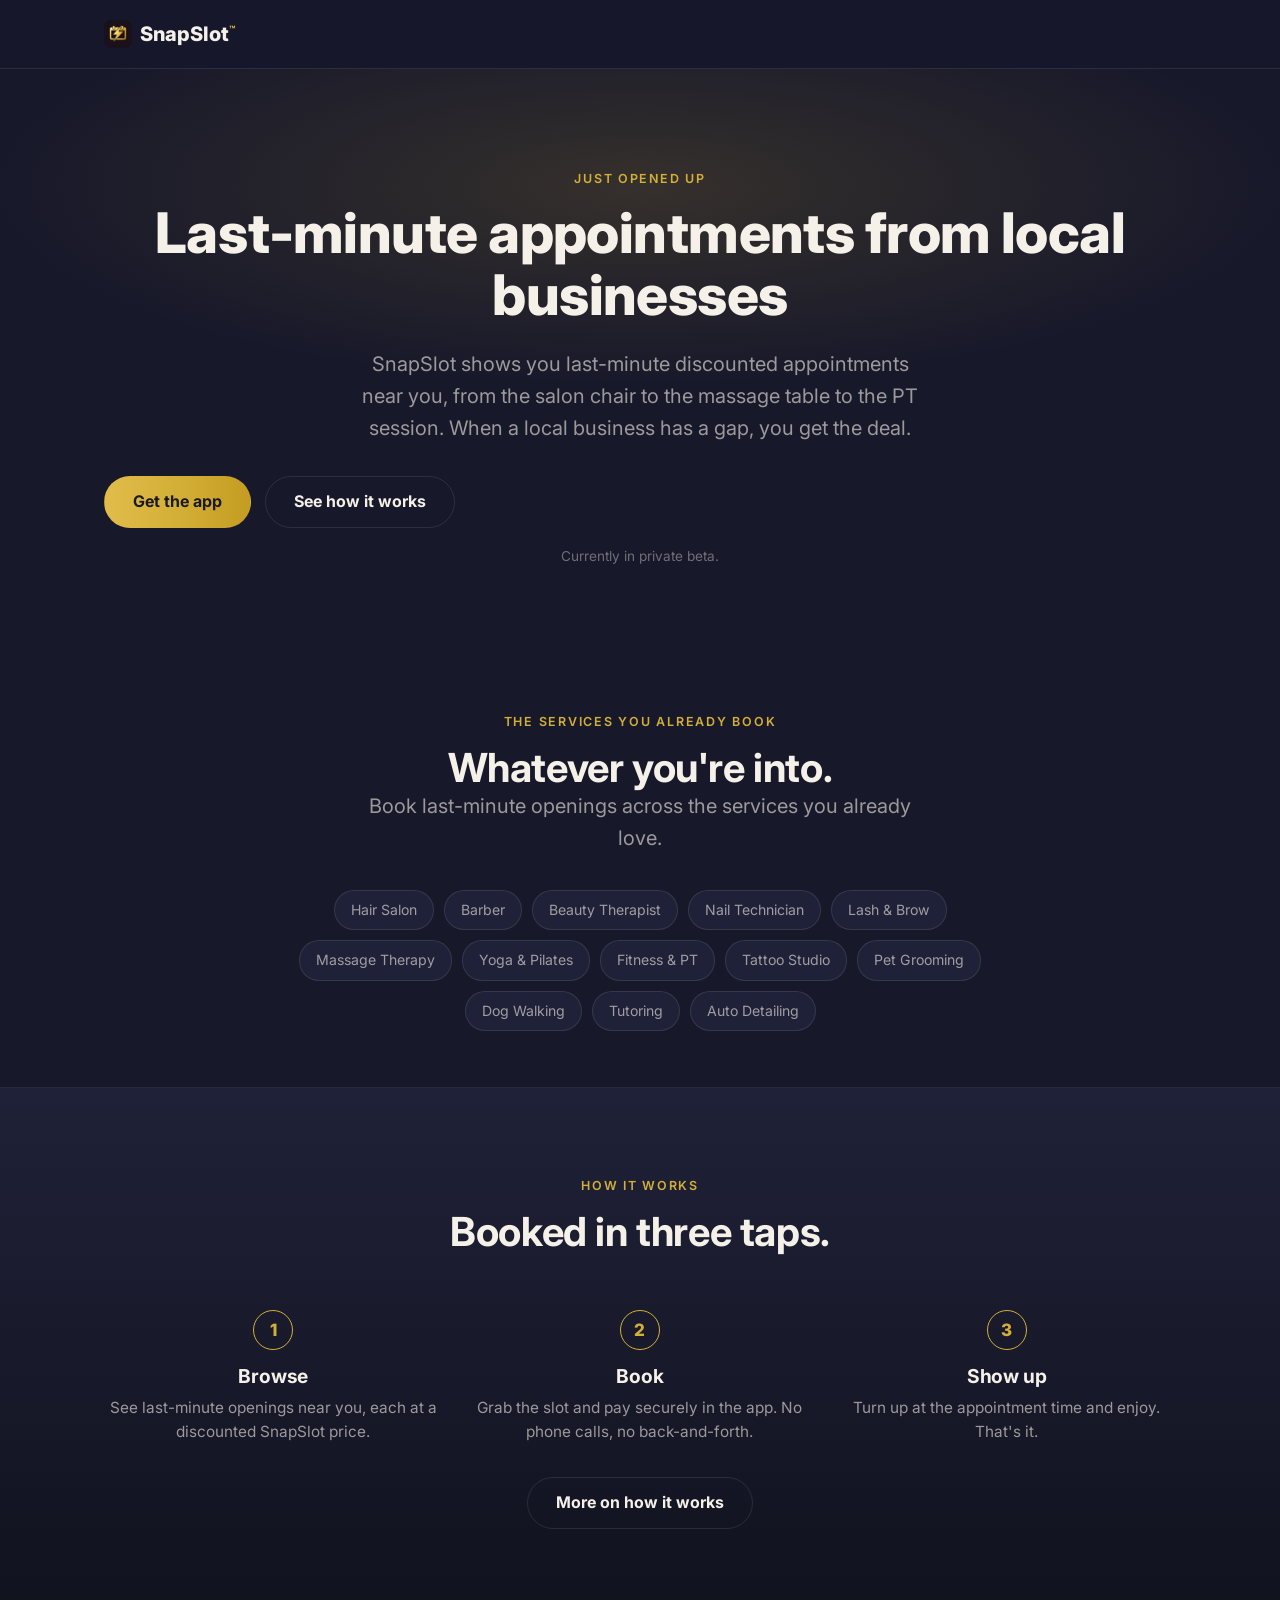
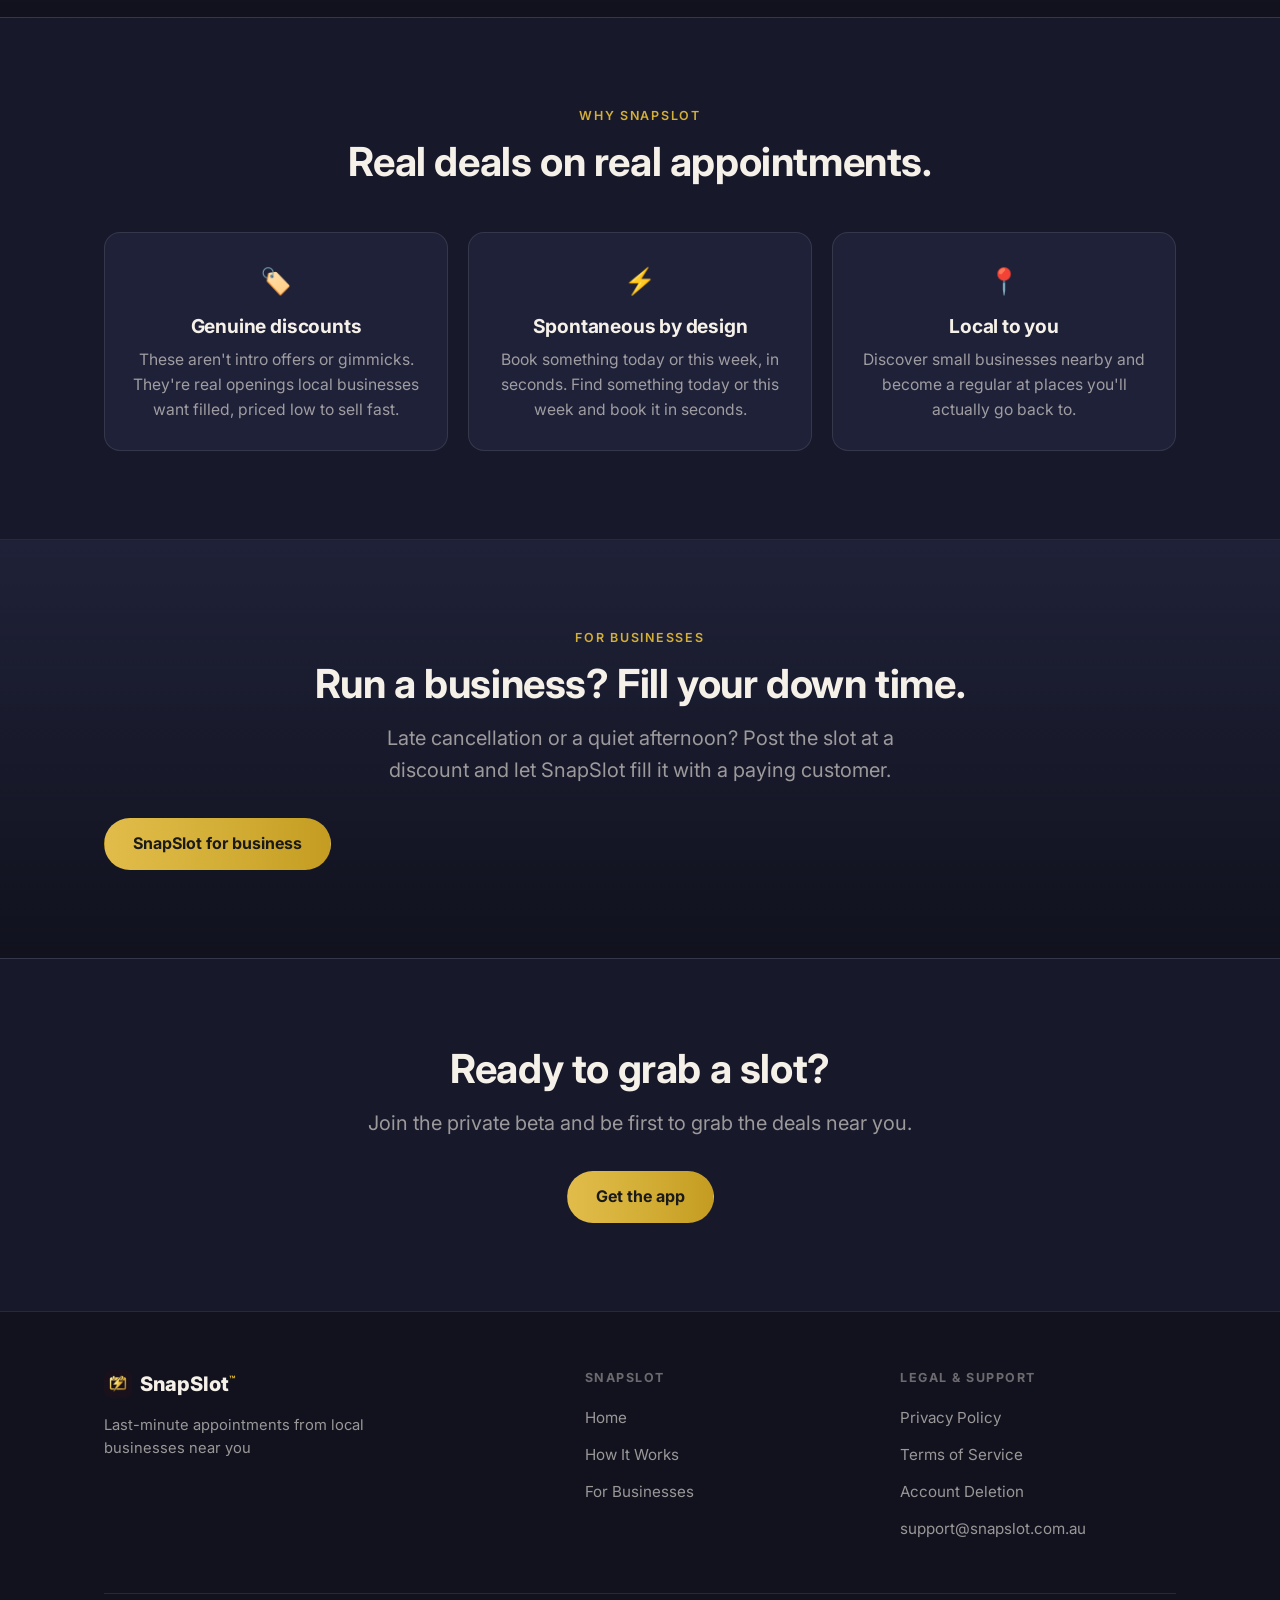
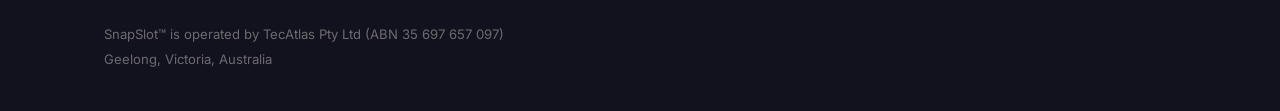
==== commit ad861b6f: "Website: remove 'Treat yourself' + price language from hero/eyebrow/footer/meta, professional reposi" ====
--- a/index.html
+++ b/index.html
@@ -4,19 +4,19 @@
   <meta charset="UTF-8" />
   <meta name="viewport" content="width=device-width, initial-scale=1.0" />
   <title>SnapSlot™ — Last-minute discounted appointment slots near you</title>
-  <meta name="description" content="SnapSlot is the app for last-minute, discounted appointment slots near you. Treat yourself to a chair, table or session that just opened up — at a lower price." />
+  <meta name="description" content="Last-minute appointments from local businesses near you. SnapSlot shows you openings from salons, barbers, massage and more that just became available." />
   <link rel="canonical" href="https://snapslot.com.au/" />
 
   <!-- Open Graph / Twitter -->
   <meta property="og:type" content="website" />
   <meta property="og:site_name" content="SnapSlot" />
   <meta property="og:title" content="SnapSlot™ — Last-minute discounted appointment slots" />
-  <meta property="og:description" content="Treat yourself to last-minute, discounted appointment slots near you." />
+  <meta property="og:description" content="Last-minute appointments from local businesses near you." />
   <meta property="og:url" content="https://snapslot.com.au/" />
   <meta property="og:image" content="https://snapslot.com.au/assets/logo-icon.png" />
   <meta name="twitter:card" content="summary_large_image" />
   <meta name="twitter:title" content="SnapSlot™ — Last-minute discounted appointment slots" />
-  <meta name="twitter:description" content="Treat yourself to last-minute, discounted appointment slots near you." />
+  <meta name="twitter:description" content="Last-minute appointments from local businesses near you." />
   <meta name="twitter:image" content="https://snapslot.com.au/assets/logo-icon.png" />
 
   <link rel="icon" type="image/png" href="/assets/logo-icon.png" />
@@ -52,8 +52,8 @@
     <!-- ===== Hero ===== -->
     <section class="hero">
       <div class="container">
-        <p class="eyebrow">Last-minute, lower prices</p>
-        <h1>Treat yourself to the slot that just opened up.</h1>
+        <p class="eyebrow">Just opened up</p>
+        <h1>Last-minute appointments from local businesses</h1>
         <p class="lead">SnapSlot shows you last-minute discounted appointments near you, from the salon chair to the massage table to the PT session. When a local business has a gap, you get the deal.</p>
         <div class="btn-row">
           <a class="btn btn-gold" href="mailto:support@snapslot.com.au?subject=Join%20the%20SnapSlot%20beta">Get the app</a>
@@ -177,7 +177,7 @@
             <img src="/assets/logo-icon.png" alt="SnapSlot logo" />
             <span>SnapSlot<sup>™</sup></span>
           </a>
-          <p>Last-minute discounted appointment slots near you. Treat yourself.</p>
+          <p>Last-minute appointments from local businesses near you</p>
         </div>
         <div class="footer-col">
           <h4>SnapSlot</h4>
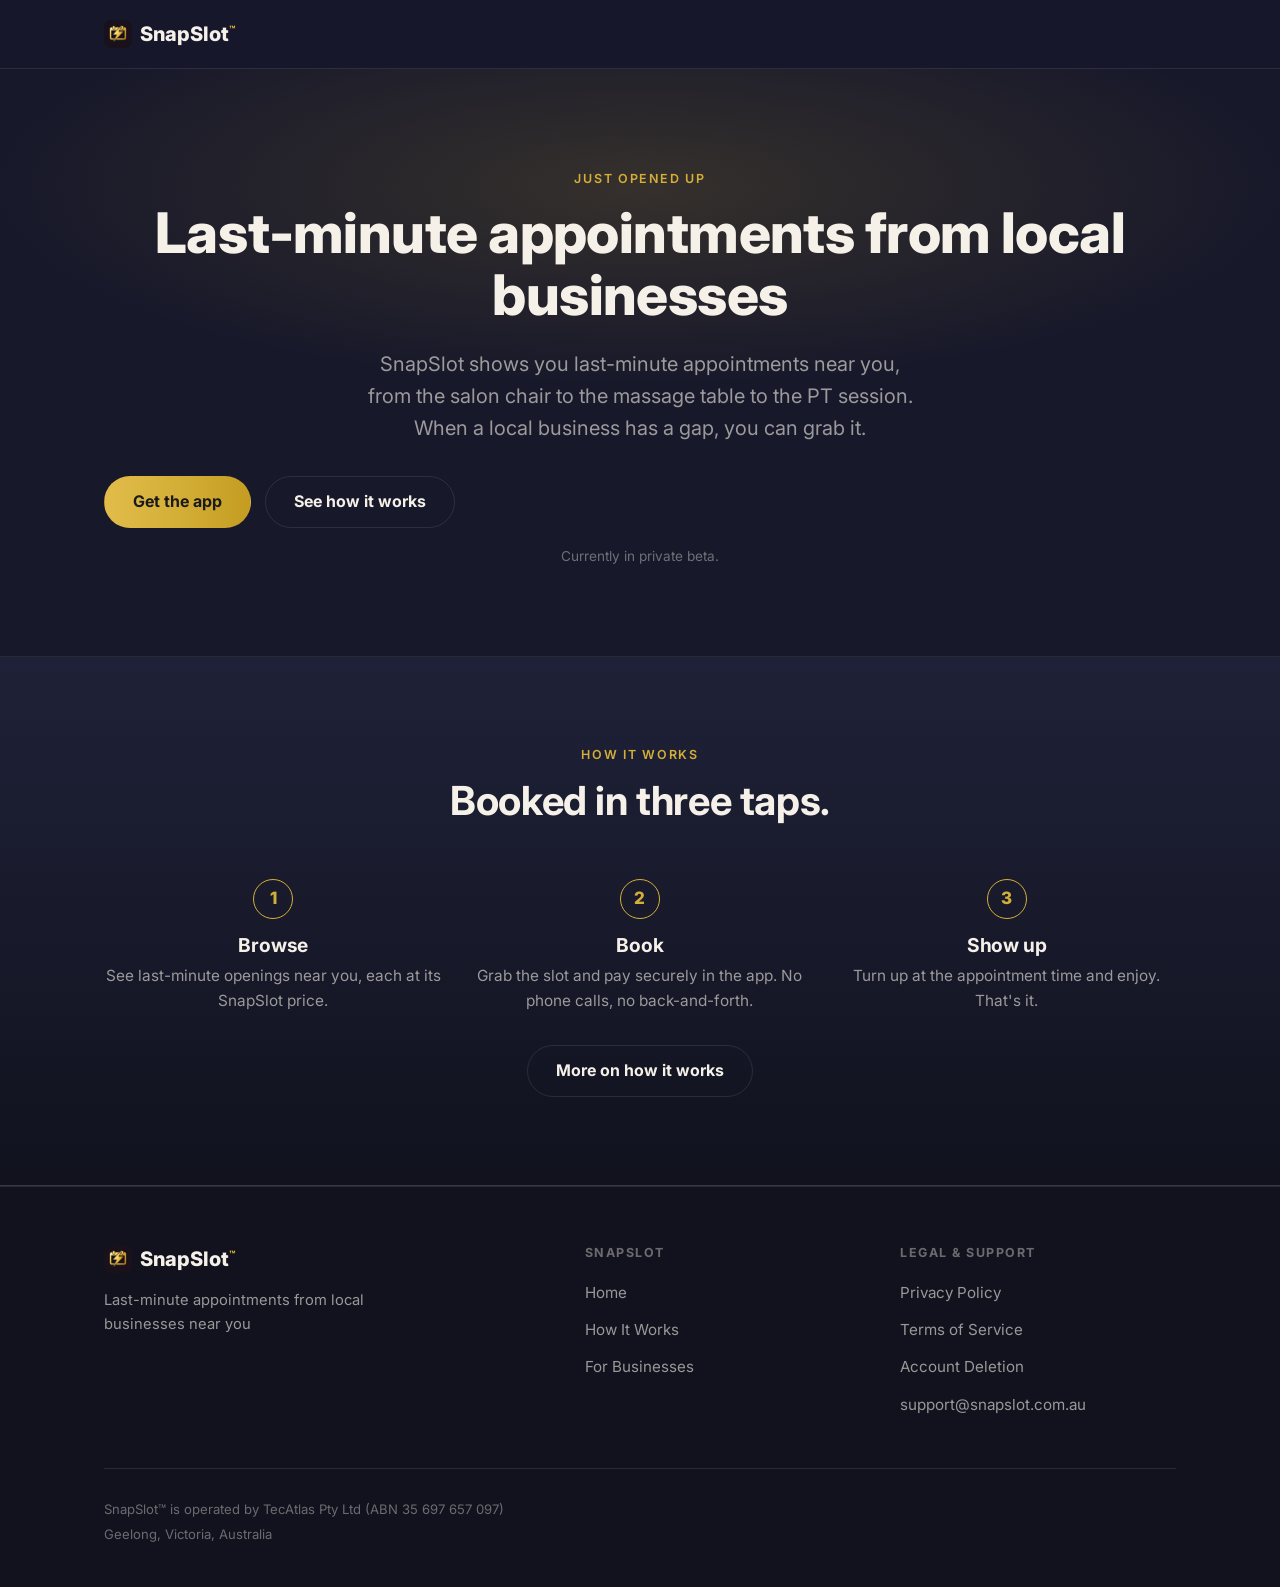
==== commit 978e2dbd: "Website index: trim homepage to hero + how-it-works, neutralise copy Remove Categories, Value-props " ====
--- a/index.html
+++ b/index.html
@@ -3,19 +3,19 @@
 <head>
   <meta charset="UTF-8" />
   <meta name="viewport" content="width=device-width, initial-scale=1.0" />
-  <title>SnapSlot™ — Last-minute discounted appointment slots near you</title>
+  <title>SnapSlot™ — Last-minute appointments from local businesses</title>
   <meta name="description" content="Last-minute appointments from local businesses near you. SnapSlot shows you openings from salons, barbers, massage and more that just became available." />
   <link rel="canonical" href="https://snapslot.com.au/" />
 
   <!-- Open Graph / Twitter -->
   <meta property="og:type" content="website" />
   <meta property="og:site_name" content="SnapSlot" />
-  <meta property="og:title" content="SnapSlot™ — Last-minute discounted appointment slots" />
+  <meta property="og:title" content="SnapSlot™ — Last-minute appointments from local businesses" />
   <meta property="og:description" content="Last-minute appointments from local businesses near you." />
   <meta property="og:url" content="https://snapslot.com.au/" />
   <meta property="og:image" content="https://snapslot.com.au/assets/logo-icon.png" />
   <meta name="twitter:card" content="summary_large_image" />
-  <meta name="twitter:title" content="SnapSlot™ — Last-minute discounted appointment slots" />
+  <meta name="twitter:title" content="SnapSlot™ — Last-minute appointments from local businesses" />
   <meta name="twitter:description" content="Last-minute appointments from local businesses near you." />
   <meta name="twitter:image" content="https://snapslot.com.au/assets/logo-icon.png" />
 
@@ -54,36 +54,12 @@
       <div class="container">
         <p class="eyebrow">Just opened up</p>
         <h1>Last-minute appointments from local businesses</h1>
-        <p class="lead">SnapSlot shows you last-minute discounted appointments near you, from the salon chair to the massage table to the PT session. When a local business has a gap, you get the deal.</p>
+        <p class="lead">SnapSlot shows you last-minute appointments near you, from the salon chair to the massage table to the PT session. When a local business has a gap, you can grab it.</p>
         <div class="btn-row">
           <a class="btn btn-gold" href="mailto:support@snapslot.com.au?subject=Join%20the%20SnapSlot%20beta">Get the app</a>
           <a class="btn btn-ghost" href="/how-it-works">See how it works</a>
         </div>
         <p class="note">Currently in private beta.</p>
-      </div>
-    </section>
-
-    <!-- ===== Categories ===== -->
-    <section class="section-tight center">
-      <div class="container">
-        <p class="eyebrow">The services you already book</p>
-        <h2>Whatever you're into.</h2>
-        <p class="lead">Book last-minute openings across the services you already love.</p>
-        <div class="chips" style="margin-top: 36px;">
-          <span class="chip">Hair Salon</span>
-          <span class="chip">Barber</span>
-          <span class="chip">Beauty Therapist</span>
-          <span class="chip">Nail Technician</span>
-          <span class="chip">Lash &amp; Brow</span>
-          <span class="chip">Massage Therapy</span>
-          <span class="chip">Yoga &amp; Pilates</span>
-          <span class="chip">Fitness &amp; PT</span>
-          <span class="chip">Tattoo Studio</span>
-          <span class="chip">Pet Grooming</span>
-          <span class="chip">Dog Walking</span>
-          <span class="chip">Tutoring</span>
-          <span class="chip">Auto Detailing</span>
-        </div>
       </div>
     </section>
 
@@ -98,7 +74,7 @@
           <div class="step">
             <span class="step-num">1</span>
             <h3>Browse</h3>
-            <p>See last-minute openings near you, each at a discounted SnapSlot price.</p>
+            <p>See last-minute openings near you, each at its SnapSlot price.</p>
           </div>
           <div class="step">
             <span class="step-num">2</span>
@@ -117,55 +93,6 @@
       </div>
     </section>
 
-    <!-- ===== Value props ===== -->
-    <section class="section center">
-      <div class="container">
-        <div class="section-head">
-          <p class="eyebrow">Why SnapSlot</p>
-          <h2>Real deals on real appointments.</h2>
-        </div>
-        <div class="grid">
-          <div class="card">
-            <span class="card-icon">🏷️</span>
-            <h3>Genuine discounts</h3>
-            <p>These aren't intro offers or gimmicks. They're real openings local businesses want filled, priced low to sell fast.</p>
-          </div>
-          <div class="card">
-            <span class="card-icon">⚡</span>
-            <h3>Spontaneous by design</h3>
-            <p>Book something today or this week, in seconds. Find something today or this week and book it in seconds.</p>
-          </div>
-          <div class="card">
-            <span class="card-icon">📍</span>
-            <h3>Local to you</h3>
-            <p>Discover small businesses nearby and become a regular at places you'll actually go back to.</p>
-          </div>
-        </div>
-      </div>
-    </section>
-
-    <!-- ===== For Businesses teaser ===== -->
-    <section class="section band band-cta">
-      <div class="container">
-        <p class="eyebrow">For Businesses</p>
-        <h2>Run a business? Fill your down time.</h2>
-        <p class="lead" style="margin: 16px auto 0;">Late cancellation or a quiet afternoon? Post the slot at a discount and let SnapSlot fill it with a paying customer.</p>
-        <div class="btn-row">
-          <a class="btn btn-gold" href="/for-businesses">SnapSlot for business</a>
-        </div>
-      </div>
-    </section>
-
-    <!-- ===== Final CTA ===== -->
-    <section class="section center">
-      <div class="container">
-        <h2>Ready to grab a slot?</h2>
-        <p class="lead" style="margin: 16px auto 0;">Join the private beta and be first to grab the deals near you.</p>
-        <div class="btn-row">
-          <a class="btn btn-gold" href="mailto:support@snapslot.com.au?subject=Join%20the%20SnapSlot%20beta">Get the app</a>
-        </div>
-      </div>
-    </section>
   </main>
 
   <!-- ===== Footer ===== -->
